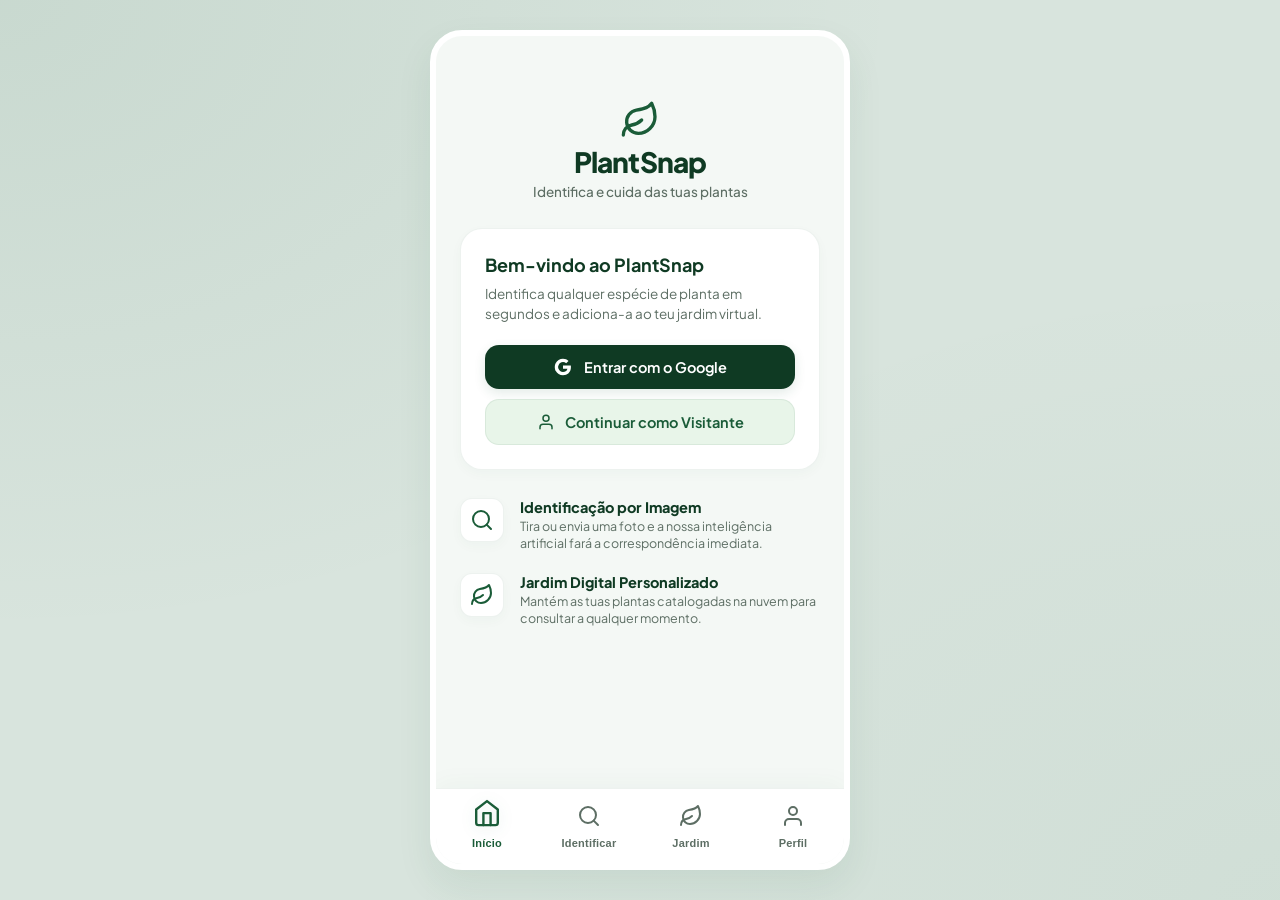
==== backend/static/index.html @ 744f41b4 "fix: resolve javascript syntax errors with string quotes in SVG data URLs (user fix)" ====
﻿<!DOCTYPE html>
<html lang="pt">

<head>
    <meta charset="UTF-8">
    <meta name="viewport" content="width=device-width, initial-scale=1.0">
    <title>PlantSnap - O teu Assistente Botânico</title>
    <!-- Google Fonts -->
    <link rel="preconnect" href="https://fonts.googleapis.com">
    <link rel="preconnect" href="https://fonts.gstatic.com" crossorigin>
    <link href="https://fonts.googleapis.com/css2?family=Plus+Jakarta+Sans:wght@300;400;500;600;700;800&display=swap"
        rel="stylesheet">
    <style>
        /* --- SYSTEM DESIGN & UTILITIES --- */
        :root {
            --primary: #1a5c38;
            --primary-light: #e8f5e9;
            --primary-medium: #a5d6a7;
            --primary-dark: #0f3a23;
            --primary-glow: rgba(26, 92, 56, 0.12);

            --bg-app: #f4f8f5;
            --bg-card: #ffffff;
            --bg-nav: #ffffff;
            --border-color: rgba(26, 92, 56, 0.08);

            --text-main: #141f19;
            --text-muted: #5d6e64;

            --error-bg: #fff5f5;
            --error-text: #c62828;
            --error-border: rgba(198, 40, 40, 0.15);

            --success-bg: #f0fff4;
            --success-text: #1a5c38;
            --success-border: rgba(26, 92, 56, 0.15);

            --shadow-sm: 0 4px 12px rgba(26, 92, 56, 0.03);
            --shadow-md: 0 12px 28px rgba(26, 92, 56, 0.05);
            --shadow-lg: 0 16px 36px rgba(26, 92, 56, 0.08);

            --radius-sm: 14px;
            --radius-md: 22px;
            --radius-lg: 32px;

            --transition: all 0.28s cubic-bezier(0.4, 0, 0.2, 1);
        }

        * {
            margin: 0;
            padding: 0;
            box-sizing: border-box;
        }

        body {
            font-family: 'Plus Jakarta Sans', -apple-system, BlinkMacSystemFont, sans-serif;
            background-color: #d8e4dd;
            background-image: radial-gradient(at 0% 0%, hsla(147, 56%, 23%, 0.08) 0px, transparent 50%),
                radial-gradient(at 100% 100%, hsla(147, 56%, 23%, 0.04) 0px, transparent 50%);
            color: var(--text-main);
            min-height: 100vh;
            display: flex;
            justify-content: center;
            align-items: center;
        }

        /* Mobile Shell Frame */
        .app-container {
            width: 100%;
            max-width: 420px;
            height: 100vh;
            max-height: 840px;
            background-color: var(--bg-app);
            border-radius: var(--radius-lg);
            box-shadow: var(--shadow-lg);
            overflow: hidden;
            display: flex;
            flex-direction: column;
            position: relative;
            border: 6px solid #ffffff;
        }

        @media (max-width: 480px) {
            body {
                background: none;
                padding: 0;
            }

            .app-container {
                max-width: 100%;
                height: 100vh;
                max-height: 100%;
                border-radius: 0;
                border: none;
            }
        }

        /* Scrollable area for Tab contents */
        .tab-content-wrapper {
            flex: 1;
            overflow-y: auto;
            padding: 1.5rem 1.5rem calc(76px + 1.5rem) 1.5rem;
            scroll-behavior: smooth;
        }

        .tab-content-wrapper::-webkit-scrollbar {
            display: none;
            /* Hide scrollbar for PWA visual feel */
        }

        /* Tab panels */
        .tab-pane {
            display: none;
            opacity: 0;
            transform: translateY(12px);
            transition: opacity 0.3s ease, transform 0.3s ease;
        }

        .tab-pane.active {
            display: block;
            opacity: 1;
            transform: translateY(0);
        }

        /* --- CARDS & GENERAL UI --- */
        .card {
            background-color: var(--bg-card);
            border: 1px solid var(--border-color);
            border-radius: var(--radius-md);
            padding: 1.5rem;
            box-shadow: var(--shadow-sm);
            margin-bottom: 1.25rem;
            transition: var(--transition);
        }

        .card:hover {
            box-shadow: var(--shadow-md);
        }

        .card-title {
            font-size: 18px;
            font-weight: 700;
            color: var(--primary-dark);
            margin-bottom: 8px;
        }

        .card-desc {
            font-size: 13.5px;
            color: var(--text-muted);
            line-height: 1.5;
            margin-bottom: 1.25rem;
        }

        /* Buttons */
        .btn {
            font-family: inherit;
            font-size: 14.5px;
            font-weight: 650;
            padding: 13px 22px;
            border-radius: var(--radius-sm);
            border: none;
            cursor: pointer;
            display: inline-flex;
            align-items: center;
            justify-content: center;
            gap: 10px;
            transition: var(--transition);
            width: 100%;
            outline: none;
        }

        .btn-primary {
            background-color: var(--primary);
            color: #ffffff;
            box-shadow: 0 4px 12px var(--primary-glow);
        }

        .btn-primary:hover {
            background-color: var(--primary-hover);
            transform: translateY(-1.5px);
        }

        .btn-primary:active {
            transform: translateY(0);
        }

        .btn-primary:disabled {
            background-color: var(--primary-medium);
            cursor: not-allowed;
            transform: none;
        }

        .btn-secondary {
            background-color: var(--primary-light);
            color: var(--primary);
            border: 1px solid rgba(26, 92, 56, 0.08);
        }

        .btn-secondary:hover {
            background-color: #dfedd9;
            transform: translateY(-1px);
        }

        .btn-google {
            background-color: var(--primary-dark);
            color: #ffffff;
        }

        .btn-google:hover {
            background-color: #082114;
        }

        .btn-outline-danger {
            background-color: transparent;
            color: #d32f2f;
            border: 1.5px solid rgba(211, 47, 47, 0.2);
        }

        .btn-outline-danger:hover {
            background-color: #ffebee;
            border-color: #d32f2f;
        }

        .btn-row {
            display: grid;
            grid-template-columns: 1fr 1fr;
            gap: 10px;
            margin-bottom: 1rem;
        }

        .btn-full {
            width: 100%;
        }

        /* Page Headers */
        .page-header {
            margin-bottom: 1.75rem;
        }

        .page-title {
            font-size: 24px;
            font-weight: 800;
            color: var(--primary-dark);
            letter-spacing: -0.5px;
        }

        .page-subtitle {
            font-size: 13px;
            color: var(--text-muted);
            margin-top: 2px;
        }

        /* --- TABS IMPLEMENTATIONS --- */

        /* 1. HOME TAB */
        .brand-container {
            text-align: center;
            padding: 2.5rem 1rem 1.75rem 1rem;
            display: flex;
            flex-direction: column;
            align-items: center;
        }

        .logo-svg-wrapper {
            width: 76px;
            height: 76px;
            background-color: var(--primary-light);
            border-radius: 50%;
            display: flex;
            align-items: center;
            justify-content: center;
            margin-bottom: 1.25rem;
            box-shadow: 0 8px 20px var(--primary-glow);
        }

        .logo-svg {
            font-size: 38px;
            animation: sway 4s ease-in-out infinite alternate;
            display: inline-block;
        }

        @keyframes sway {
            from {
                transform: rotate(-8deg);
            }

            to {
                transform: rotate(10deg);
            }
        }

        .logo-text {
            font-size: 28px;
            font-weight: 850;
            color: var(--primary-dark);
            letter-spacing: -0.8px;
        }

        .logo-subtext {
            font-size: 13.5px;
            color: var(--text-muted);
            margin-top: 4px;
            font-weight: 500;
        }

        /* User Welcome Cards */
        .user-welcome-card {
            background: linear-gradient(135deg, var(--primary-dark) 0%, var(--primary) 100%);
            color: #ffffff;
            border: none;
        }

        .user-welcome-info {
            display: flex;
            align-items: center;
            gap: 14px;
            margin-bottom: 1.5rem;
        }

        .avatar-sm {
            width: 46px;
            height: 46px;
            border-radius: 50%;
            border: 2px solid rgba(255, 255, 255, 0.4);
            object-fit: cover;
        }

        .welcome-greet {
            font-size: 16px;
            font-weight: 750;
        }

        .welcome-sub {
            font-size: 12.5px;
            color: rgba(255, 255, 255, 0.85);
            margin-top: 2px;
        }

        .welcome-actions {
            display: grid;
            grid-template-columns: 1fr 1fr;
            gap: 10px;
        }

        .welcome-actions .btn {
            padding: 10px 14px;
            font-size: 13px;
        }

        .welcome-actions .btn-primary {
            background-color: #ffffff;
            color: var(--primary-dark);
            box-shadow: none;
        }

        .welcome-actions .btn-primary:hover {
            background-color: #f0f0f0;
        }

        .welcome-actions .btn-secondary {
            background-color: rgba(255, 255, 255, 0.15);
            color: #ffffff;
            border: 1px solid rgba(255, 255, 255, 0.2);
        }

        .welcome-actions .btn-secondary:hover {
            background-color: rgba(255, 255, 255, 0.25);
        }

        /* Guest Welcome */
        .welcome-actions-stack {
            display: flex;
            flex-direction: column;
            gap: 10px;
        }

        .google-icon {
            margin-right: 2px;
        }

        .features-list {
            margin-top: 1.75rem;
            display: flex;
            flex-direction: column;
            gap: 1.25rem;
        }

        .feature-item {
            display: flex;
            align-items: flex-start;
            gap: 16px;
        }

        .feature-icon {
            font-size: 24px;
            background-color: #ffffff;
            width: 44px;
            height: 44px;
            border-radius: 12px;
            display: flex;
            align-items: center;
            justify-content: center;
            box-shadow: var(--shadow-sm);
            border: 1px solid var(--border-color);
            flex-shrink: 0;
        }

        .feature-text h4 {
            font-size: 14.5px;
            font-weight: 750;
            color: var(--primary-dark);
        }

        .feature-text p {
            font-size: 12.5px;
            color: var(--text-muted);
            margin-top: 2px;
            line-height: 1.4;
        }

        /* 2. IDENTIFY TAB */
        .upload-area {
            border: 2.5px dashed var(--primary-medium);
            border-radius: var(--radius-md);
            overflow: hidden;
            background: #fdfdfd;
            margin-bottom: 1.25rem;
            min-height: 220px;
            display: flex;
            align-items: center;
            justify-content: center;
            flex-direction: column;
            cursor: pointer;
            position: relative;
            transition: var(--transition);
        }

        .upload-area:hover {
            border-color: var(--primary);
            background: var(--primary-light);
        }

        .upload-placeholder {
            text-align: center;
            padding: 2.5rem 1rem;
            display: flex;
            flex-direction: column;
            align-items: center;
            gap: 8px;
        }

        .upload-icon-svg {
            font-size: 42px;
            filter: drop-shadow(0 4px 6px rgba(26, 92, 56, 0.15));
            transition: var(--transition);
        }

        .upload-area:hover .upload-icon-svg {
            transform: scale(1.1) translateY(-2px);
        }

        .upload-text {
            font-size: 15px;
            font-weight: 700;
            color: var(--primary-dark);
        }

        .upload-subtext {
            font-size: 12px;
            color: var(--text-muted);
        }

        .image-preview {
            width: 100%;
            height: 220px;
            object-fit: cover;
            display: none;
            border-radius: var(--radius-md);
        }

        input[type="file"] {
            display: none;
        }

        /* Scanning Laser Line Overlay */
        .scanner-laser {
            position: absolute;
            top: 0;
            left: 0;
            width: 100%;
            height: 4px;
            background: linear-gradient(to right, transparent, #2ecf72, #ffffff, #2ecf72, transparent);
            box-shadow: 0 0 8px #2ecf72, 0 0 15px #ffffff;
            display: none;
            z-index: 10;
        }

        .scanning .scanner-laser {
            display: block;
            animation: scanAnimation 2s linear infinite;
        }

        .scanning .image-preview {
            filter: brightness(0.7) contrast(1.1);
        }

        @keyframes scanAnimation {
            0% {
                top: 0%;
            }

            50% {
                top: 100%;
            }

            100% {
                top: 0%;
            }
        }

        /* Loader */
        .loading-state {
            text-align: center;
            padding: 2rem 1rem;
            display: none;
            flex-direction: column;
            align-items: center;
            gap: 12px;
            animation: fadeIn 0.4s ease-in-out;
        }

        .spinner-container {
            position: relative;
            width: 52px;
            height: 52px;
            margin-bottom: 6px;
        }

        .spinner {
            width: 100%;
            height: 100%;
            border: 4px solid var(--primary-light);
            border-top: 4px solid var(--primary);
            border-radius: 50%;
            animation: spin 1s cubic-bezier(0.55, 0.085, 0.68, 0.53) infinite;
        }

        .spinner-glow {
            position: absolute;
            top: 0;
            left: 0;
            width: 100%;
            height: 100%;
            border: 4px solid transparent;
            border-top: 4px solid var(--primary);
            border-radius: 50%;
            filter: blur(8px);
            opacity: 0.5;
            animation: spin 1s cubic-bezier(0.55, 0.085, 0.68, 0.53) infinite;
        }

        @keyframes spin {
            to {
                transform: rotate(360deg);
            }
        }

        .loading-state h3 {
            font-size: 17px;
            font-weight: 750;
            color: var(--primary-dark);
        }

        .loading-state p {
            font-size: 13px;
            color: var(--text-muted);
            max-width: 280px;
        }

        /* Results Card */
        .result-card {
            display: none;
            padding: 0;
            overflow: hidden;
            border-radius: var(--radius-md);
            animation: slideUp 0.4s cubic-bezier(0.16, 1, 0.3, 1);
        }

        @keyframes slideUp {
            from {
                opacity: 0;
                transform: translateY(20px);
            }

            to {
                opacity: 1;
                transform: translateY(0);
            }
        }

        .result-hero {
            height: 200px;
            position: relative;
            background-color: var(--primary-light);
            overflow: hidden;
            display: flex;
            align-items: center;
            justify-content: center;
        }

        .result-hero img {
            width: 100%;
            height: 100%;
            object-fit: cover;
        }

        .result-hero::after {
            content: '';
            position: absolute;
            bottom: 0;
            left: 0;
            width: 100%;
            height: 50px;
            background: linear-gradient(to top, var(--bg-card), transparent);
        }

        .result-content {
            padding: 1.25rem 1.5rem 1.5rem 1.5rem;
        }

        .result-header {
            display: flex;
            justify-content: space-between;
            align-items: center;
            gap: 12px;
            margin-bottom: 1.25rem;
        }

        .plant-name {
            font-size: 21px;
            font-weight: 800;
            color: var(--primary-dark);
            line-height: 1.2;
        }

        .confidence-badge {
            background-color: var(--primary-light);
            border: 1px solid rgba(26, 92, 56, 0.12);
            padding: 5px 12px;
            border-radius: 40px;
            text-align: center;
            display: flex;
            flex-direction: column;
            min-width: 76px;
        }

        .badge-text {
            font-size: 15px;
            font-weight: 800;
            color: var(--primary);
        }

        .badge-label {
            font-size: 9px;
            font-weight: 600;
            text-transform: uppercase;
            letter-spacing: 0.4px;
            color: var(--text-muted);
            margin-top: 1px;
        }

        .plant-description-wrapper {
            margin-bottom: 1.5rem;
        }

        .section-title {
            font-size: 13px;
            font-weight: 800;
            text-transform: uppercase;
            letter-spacing: 0.8px;
            color: var(--text-muted);
            margin-bottom: 6px;
        }

        .plant-description {
            font-size: 13.5px;
            line-height: 1.6;
            color: var(--text-main);
        }

        /* Anonymous CTA inside result */
        .anonymous-cta-card {
            background-color: var(--primary-light);
            border: 1px dashed var(--primary-medium);
            border-radius: var(--radius-sm);
            padding: 1.25rem;
            text-align: center;
            margin-top: 1rem;
        }

        .cta-text {
            font-size: 12.5px;
            font-weight: 600;
            color: var(--primary-dark);
            line-height: 1.4;
            margin-bottom: 12px;
        }

        /* Errors and Success */
        .error {
            background: var(--error-bg);
            border: 1px solid var(--error-border);
            border-radius: var(--radius-sm);
            padding: 12px 16px;
            color: var(--error-text);
            font-size: 13.5px;
            font-weight: 500;
            display: none;
            margin-bottom: 1.25rem;
            line-height: 1.4;
        }

        .success {
            background: var(--success-bg);
            border: 1px solid var(--success-border);
            border-radius: var(--radius-sm);
            padding: 12px 16px;
            color: var(--success-text);
            font-size: 13.5px;
            font-weight: 600;
            display: none;
            margin-bottom: 1.25rem;
            text-align: center;
            line-height: 1.4;
        }

        /* 3. GARDEN TAB */
        .garden-grid {
            display: grid;
            grid-template-columns: repeat(2, 1fr);
            gap: 12px;
        }

        .plant-card {
            background-color: var(--bg-card);
            border: 1px solid var(--border-color);
            border-radius: var(--radius-sm);
            overflow: hidden;
            box-shadow: var(--shadow-sm);
            transition: var(--transition);
        }

        .plant-card:hover {
            transform: translateY(-3px);
            box-shadow: var(--shadow-md);
        }

        .plant-card-img {
            width: 100%;
            height: 110px;
            object-fit: cover;
            background-color: var(--primary-light);
        }

        .plant-card-info {
            padding: 10px 12px 12px 12px;
        }

        .plant-card-title {
            font-size: 13.5px;
            font-weight: 750;
            color: var(--primary-dark);
            white-space: nowrap;
            overflow: hidden;
            text-overflow: ellipsis;
        }

        .plant-card-badge {
            display: inline-block;
            font-size: 10.5px;
            font-weight: 600;
            color: var(--text-muted);
            margin-top: 3px;
        }

        /* Locked / Empty states styling */
        .locked-card,
        .empty-card {
            text-align: center;
            padding: 3rem 1.5rem;
            display: flex;
            flex-direction: column;
            align-items: center;
            gap: 10px;
        }

        .lock-icon,
        .empty-icon {
            font-size: 48px;
            margin-bottom: 6px;
            filter: drop-shadow(0 4px 8px rgba(0, 0, 0, 0.05));
        }

        .locked-card h3,
        .empty-card h3 {
            font-size: 18px;
            font-weight: 800;
            color: var(--primary-dark);
        }

        .locked-card p,
        .empty-card p {
            font-size: 13px;
            color: var(--text-muted);
            line-height: 1.5;
            margin-bottom: 1.25rem;
            max-width: 280px;
        }

        .locked-card .btn,
        .empty-card .btn {
            max-width: 220px;
        }

        /* 4. PROFILE TAB */
        .profile-card {
            text-align: center;
            padding: 2rem 1.5rem;
            display: flex;
            flex-direction: column;
            align-items: center;
        }

        .avatar-large-wrapper {
            margin-bottom: 1.25rem;
            position: relative;
        }

        .avatar-large {
            width: 90px;
            height: 90px;
            border-radius: 50%;
            border: 4px solid var(--primary-light);
            object-fit: cover;
            box-shadow: 0 6px 16px var(--primary-glow);
        }

        .profile-name {
            font-size: 20px;
            font-weight: 800;
            color: var(--primary-dark);
        }

        .profile-email {
            font-size: 13px;
            color: var(--text-muted);
            margin-top: 3px;
        }

        .profile-stats {
            display: flex;
            justify-content: center;
            width: 100%;
            border-top: 1px solid var(--border-color);
            border-bottom: 1px solid var(--border-color);
            padding: 1.25rem 0;
            margin: 1.75rem 0;
        }

        .stat-item {
            display: flex;
            flex-direction: column;
            align-items: center;
        }

        .stat-num {
            font-size: 24px;
            font-weight: 850;
            color: var(--primary);
        }

        .stat-label {
            font-size: 11px;
            font-weight: 700;
            text-transform: uppercase;
            letter-spacing: 0.5px;
            color: var(--text-muted);
            margin-top: 4px;
        }

        .profile-guest-avatar {
            font-size: 54px;
            width: 90px;
            height: 90px;
            border-radius: 50%;
            background-color: var(--primary-light);
            display: flex;
            align-items: center;
            justify-content: center;
            color: var(--primary);
            margin-bottom: 1.25rem;
            box-shadow: 0 6px 16px var(--primary-glow);
        }

        /* --- BOTTOM NAV BAR --- */
        .bottom-nav {
            position: absolute;
            bottom: 0;
            left: 0;
            right: 0;
            height: 76px;
            background-color: var(--bg-nav);
            border-top: 1px solid var(--border-color);
            display: flex;
            justify-content: space-around;
            align-items: center;
            z-index: 100;
            box-shadow: 0 -4px 24px rgba(26, 92, 56, 0.04);
            padding-bottom: env(safe-area-inset-bottom);
        }

        .nav-item {
            flex: 1;
            height: 100%;
            display: flex;
            flex-direction: column;
            align-items: center;
            justify-content: center;
            color: var(--text-muted);
            text-decoration: none;
            cursor: pointer;
            transition: var(--transition);
            border: none;
            background: transparent;
            gap: 4px;
            outline: none;
        }

        .nav-item:hover {
            color: var(--primary);
        }

        .nav-item.active {
            color: var(--primary);
        }

        .nav-icon {
            font-size: 21px;
            transition: var(--transition);
        }

        .nav-item.active .nav-icon {
            transform: scale(1.2) translateY(-2px);
            filter: drop-shadow(0 2px 6px var(--primary-glow));
        }

        .nav-label {
            font-size: 11px;
            font-weight: 700;
            letter-spacing: 0.2px;
        }
    </style>
</head>

<body>
    <div class="app-container">
        <!-- Tab Content Wrapper -->
        <div class="tab-content-wrapper">

            <!-- 1. HOME TAB PANEL -->
            <div id="tab-home" class="tab-pane active">
                <div class="brand-container">
                    <div class="logo-emoji-wrapper">
                        <svg class="logo-svg" width="40" height="40" viewBox="0 0 24 24" fill="none"
                            stroke="var(--primary)" stroke-width="2" stroke-linecap="round" stroke-linejoin="round">
                            <path d="M11 20A7 7 0 0 1 9.8 6.1C15.5 5 17 4.48 19 2c1 2 2 4.18 2 8 0 5.5-4.78 10-10 10Z">
                            </path>
                            <path d="M2 21c0-3 1.85-5.36 5.08-6C9.5 14.52 12 13 13 12"></path>
                        </svg>
                    </div>
                    <h1 class="logo-text">PlantSnap</h1>
                    <p class="logo-subtext">Identifica e cuida das tuas plantas</p>
                </div>

                <!-- Logged In Welcome -->
                <div id="homeUserCard" class="card user-welcome-card" style="display: none;">
                    <div class="user-welcome-info">
                        <img id="homeUserAvatar" class="avatar-sm" src="" alt="avatar" />
                        <div>
                            <p class="welcome-greet">Olá, <span id="homeUserName">Utilizador</span>!</p>
                            <p class="welcome-sub">Pronto para guardar novas plantas no teu jardim?</p>
                        </div>
                    </div>
                    <div class="welcome-actions">
                        <button class="btn btn-primary" onclick="switchTab('tab-identify')">
                            <svg width="18" height="18" viewBox="0 0 24 24" fill="none" stroke="currentColor"
                                stroke-width="2" stroke-linecap="round" stroke-linejoin="round">
                                <circle cx="11" cy="11" r="8"></circle>
                                <line x1="21" y1="21" x2="16.65" y2="16.65"></line>
                            </svg> Identificar</button>
                        <button class="btn btn-secondary" onclick="switchTab('tab-garden')">
                            <svg width="18" height="18" viewBox="0 0 24 24" fill="none" stroke="currentColor"
                                stroke-width="2" stroke-linecap="round" stroke-linejoin="round">
                                <path
                                    d="M11 20A7 7 0 0 1 9.8 6.1C15.5 5 17 4.48 19 2c1 2 2 4.18 2 8 0 5.5-4.78 10-10 10Z">
                                </path>
                                <path d="M2 21c0-3 1.85-5.36 5.08-6C9.5 14.52 12 13 13 12"></path>
                            </svg> Meu Jardim</button>
                    </div>
                </div>

                <!-- Guest Welcome -->
                <div id="homeGuestCard" class="card guest-welcome-card">
                    <h3 class="card-title">Bem-vindo ao PlantSnap</h3>
                    <p class="card-desc">Identifica qualquer espécie de planta em segundos e adiciona-a ao teu jardim
                        virtual.</p>

                    <div class="welcome-actions-stack">
                        <button class="btn btn-primary btn-google" onclick="login()">
                            <svg class="google-icon" viewBox="0 0 24 24" width="18" height="18">
                                <path fill="#ffffff"
                                    d="M22.56 12.25c0-.78-.07-1.53-.2-2.25H12v4.26h5.92c-.26 1.37-1.04 2.53-2.21 3.31v2.77h3.57c2.08-1.92 3.28-4.74 3.28-8.09z" />
                                <path fill="#ffffff"
                                    d="M12 23c2.97 0 5.46-.98 7.28-2.66l-3.57-2.77c-.98.66-2.23 1.06-3.71 1.06-2.86 0-5.29-1.93-6.16-4.53H2.18v2.84C3.99 20.53 7.7 23 12 23z" />
                                <path fill="#ffffff"
                                    d="M5.84 14.09c-.22-.66-.35-1.36-.35-2.09s.13-1.43.35-2.09V7.06H2.18C1.43 8.55 1 10.22 1 12s.43 3.45 1.18 4.94l2.85-2.22.81-.63z" />
                                <path fill="#ffffff"
                                    d="M12 5.38c1.62 0 3.06.56 4.21 1.64l3.15-3.15C17.45 2.09 14.97 1 12 1 7.7 1 3.99 3.47 2.18 7.06l3.66 2.84c.87-2.6 3.3-4.52 6.16-4.52z" />
                            </svg>
                            Entrar com o Google
                        </button>
                        <button class="btn btn-secondary" onclick="switchTab('tab-identify')">
                            <svg width="18" height="18" viewBox="0 0 24 24" fill="none" stroke="currentColor"
                                stroke-width="2" stroke-linecap="round" stroke-linejoin="round">
                                <path d="M20 21v-2a4 4 0 0 0-4-4H8a4 4 0 0 0-4 4v2"></path>
                                <circle cx="12" cy="7" r="4"></circle>
                            </svg> Continuar como Visitante
                        </button>
                    </div>
                </div>

                <div class="features-list">
                    <div class="feature-item">
                        <div class="feature-icon"><svg width="24" height="24" viewBox="0 0 24 24" fill="none"
                                stroke="var(--primary)" stroke-width="2" stroke-linecap="round" stroke-linejoin="round">
                                <circle cx="11" cy="11" r="8"></circle>
                                <line x1="21" y1="21" x2="16.65" y2="16.65"></line>
                            </svg></div>
                        <div class="feature-text">
                            <h4>Identificação por Imagem</h4>
                            <p>Tira ou envia uma foto e a nossa inteligência artificial fará a correspondência imediata.
                            </p>
                        </div>
                    </div>
                    <div class="feature-item">
                        <div class="feature-icon"><svg width="24" height="24" viewBox="0 0 24 24" fill="none"
                                stroke="var(--primary)" stroke-width="2" stroke-linecap="round" stroke-linejoin="round">
                                <path
                                    d="M11 20A7 7 0 0 1 9.8 6.1C15.5 5 17 4.48 19 2c1 2 2 4.18 2 8 0 5.5-4.78 10-10 10Z">
                                </path>
                                <path d="M2 21c0-3 1.85-5.36 5.08-6C9.5 14.52 12 13 13 12"></path>
                            </svg></div>
                        <div class="feature-text">
                            <h4>Jardim Digital Personalizado</h4>
                            <p>Mantém as tuas plantas catalogadas na nuvem para consultar a qualquer momento.</p>
                        </div>
                    </div>
                </div>
            </div>

            <!-- 2. IDENTIFY TAB PANEL -->
            <div id="tab-identify" class="tab-pane">
                <div class="page-header">
                    <h2 class="page-title">Identificar Planta</h2>
                    <p class="page-subtitle">Tira uma foto ou carrega da galeria</p>
                </div>

                <div class="card upload-card">
                    <div class="upload-area" id="uploadArea" onclick="document.getElementById('fileInput').click()">
                        <div class="upload-placeholder" id="placeholder">
                            <svg class="upload-icon-svg" width="48" height="48" viewBox="0 0 24 24" fill="none"
                                stroke="var(--primary)" stroke-width="1.5" stroke-linecap="round"
                                stroke-linejoin="round">
                                <path
                                    d="M23 19a2 2 0 0 1-2 2H3a2 2 0 0 1-2-2V8a2 2 0 0 1 2-2h4l2-3h6l2 3h4a2 2 0 0 1 2 2z">
                                </path>
                                <circle cx="12" cy="13" r="4"></circle>
                            </svg>
                            <p class="upload-text">Escolher foto da planta</p>
                            <p class="upload-subtext">Clica aqui ou arrasta o ficheiro</p>
                        </div>
                        <img id="preview" class="image-preview" alt="Antevisão da imagem" />
                        <div class="scanner-laser" id="scannerLaser"></div>
                    </div>

                    <div class="btn-row">
                        <button class="btn btn-secondary" onclick="document.getElementById('cameraInput').click()">
                            <svg width="18" height="18" viewBox="0 0 24 24" fill="none" stroke="currentColor"
                                stroke-width="2" stroke-linecap="round" stroke-linejoin="round">
                                <path
                                    d="M23 19a2 2 0 0 1-2 2H3a2 2 0 0 1-2-2V8a2 2 0 0 1 2-2h4l2-3h6l2 3h4a2 2 0 0 1 2 2z">
                                </path>
                                <circle cx="12" cy="13" r="4"></circle>
                            </svg> Câmara
                        </button>
                        <button class="btn btn-secondary" onclick="document.getElementById('fileInput').click()">
                            <svg width="18" height="18" viewBox="0 0 24 24" fill="none" stroke="currentColor"
                                stroke-width="2" stroke-linecap="round" stroke-linejoin="round">
                                <rect x="3" y="3" width="18" height="18" rx="2" ry="2"></rect>
                                <circle cx="8.5" cy="8.5" r="1.5"></circle>
                                <polyline points="21 15 16 10 5 21"></polyline>
                            </svg> Galeria
                        </button>
                    </div>

                    <input type="file" id="fileInput" accept="image/*" onchange="handleFile(event)" />
                    <input type="file" id="cameraInput" accept="image/*" capture="environment"
                        onchange="handleFile(event)" />

                    <button class="btn btn-primary btn-full" id="btnIdentify" onclick="identify()" disabled>
                        <svg width="18" height="18" viewBox="0 0 24 24" fill="none" stroke="currentColor"
                            stroke-width="2" stroke-linecap="round" stroke-linejoin="round">
                            <path d="M11 20A7 7 0 0 1 9.8 6.1C15.5 5 17 4.48 19 2c1 2 2 4.18 2 8 0 5.5-4.78 10-10 10Z">
                            </path>
                            <path d="M2 21c0-3 1.85-5.36 5.08-6C9.5 14.52 12 13 13 12"></path>
                        </svg> Identificar Planta
                    </button>
                </div>

                <div class="error" id="error"></div>
                <div class="success" id="success"></div>

                <div class="loading-state" id="loading">
                    <div class="spinner-container">
                        <div class="spinner"></div>
                        <div class="spinner-glow"></div>
                    </div>
                    <h3>A analisar a planta...</h3>
                    <p>A procurar na nossa base de dados botânica.</p>
                </div>

                <!-- Result Card -->
                <div class="card result-card" id="resultCard">
                    <div class="result-hero" id="resultImage">
                        <!-- Preview Image inserted by JS -->
                    </div>
                    <div class="result-content">
                        <div class="result-header">
                            <div>
                                <h3 class="plant-name" id="plantName">—</h3>
                            </div>
                            <div class="confidence-badge">
                                <span class="badge-text" id="probability">—</span>
                                <span class="badge-label">Confiança</span>
                            </div>
                        </div>

                        <div class="plant-description-wrapper">
                            <h4 class="section-title">Descrição</h4>
                            <p class="plant-description" id="plantDescription">—</p>
                        </div>

                        <!-- Authenticated actions -->
                        <div id="authenticatedContent" style="display:none;">
                            <button class="btn btn-primary btn-full btn-save" onclick="savePlant()">
                                <svg width="18" height="18" viewBox="0 0 24 24" fill="none" stroke="currentColor"
                                    stroke-width="2" stroke-linecap="round" stroke-linejoin="round">
                                    <path d="M19 21H5a2 2 0 0 1-2-2V5a2 2 0 0 1 2-2h11l5 5v11a2 2 0 0 1-2 2z"></path>
                                    <polyline points="17 21 17 13 7 13 7 21"></polyline>
                                    <polyline points="7 3 7 8 15 8"></polyline>
                                </svg> Guardar no meu Jardim
                            </button>
                        </div>

                        <!-- Anonymous CTA -->
                        <div class="anonymous-cta-card" id="anonymousContent">
                            <p class="cta-text"><svg width="16" height="16" viewBox="0 0 24 24" fill="none"
                                    stroke="currentColor" stroke-width="2" stroke-linecap="round"
                                    stroke-linejoin="round" style="margin-right: 4px; vertical-align: middle;">
                                    <rect x="3" y="11" width="18" height="11" rx="2" ry="2"></rect>
                                    <path d="M7 11V7a5 5 0 0 1 10 0v4"></path>
                                </svg> Entra com a tua conta Google para veres mais detalhes e guardares esta planta no
                                teu jardim virtual!</p>
                            <button class="btn btn-primary btn-google" onclick="login()">
                                Entrar com Google
                            </button>
                        </div>
                    </div>
                </div>
            </div>

            <!-- 3. GARDEN TAB PANEL -->
            <div id="tab-garden" class="tab-pane">
                <div class="page-header">
                    <h2 class="page-title">O Meu Jardim</h2>
                    <p class="page-subtitle">As tuas espécies guardadas</p>
                </div>

                <!-- Auth Required Locked Card -->
                <div id="anonymousGarden" class="card locked-card">
                    <div class="lock-icon"><svg width="48" height="48" viewBox="0 0 24 24" fill="none"
                            stroke="var(--text-muted)" stroke-width="1.5" stroke-linecap="round"
                            stroke-linejoin="round">
                            <rect x="3" y="11" width="18" height="11" rx="2" ry="2"></rect>
                            <path d="M7 11V7a5 5 0 0 1 10 0v4"></path>
                        </svg></div>
                    <h3>Jardim Bloqueado</h3>
                    <p>Inicia sessão com a tua conta Google para criares e gerires o teu jardim de plantas salvas.</p>
                    <button class="btn btn-primary btn-google" onclick="login()">
                        Entrar com Google
                    </button>
                </div>

                <!-- Authenticated Garden List -->
                <div id="authenticatedGarden" style="display: none;">
                    <div class="garden-grid" id="gardenList"></div>
                </div>

                <!-- Empty Garden state -->
                <div id="emptyGarden" class="card empty-card" style="display: none;">
                    <div class="empty-icon"><svg width="48" height="48" viewBox="0 0 24 24" fill="none"
                            stroke="var(--text-muted)" stroke-width="1.5" stroke-linecap="round"
                            stroke-linejoin="round">
                            <path d="M12 2v20"></path>
                            <path d="M17 5H9.5a3.5 3.5 0 0 0 0 7h5a3.5 3.5 0 0 1 0 7H6"></path>
                        </svg></div>
                    <h3>Sem Plantas Guardadas</h3>
                    <p>Ainda não guardaste nenhuma planta. Identifica uma planta e guarda-a no teu jardim!</p>
                    <button class="btn btn-primary" onclick="switchTab('tab-identify')">
                        🔍 Identificar Planta
                    </button>
                </div>
            </div>

            <!-- 4. PROFILE TAB PANEL -->
            <div id="tab-profile" class="tab-pane">
                <div class="page-header">
                    <h2 class="page-title">Perfil</h2>
                    <p class="page-subtitle">A tua conta e preferências</p>
                </div>

                <!-- Profile Logged In -->
                <div id="authenticatedProfile" style="display: none;" class="card profile-card">
                    <div class="avatar-large-wrapper">
                        <img id="profileAvatar" class="avatar-large" src="" alt="avatar" />
                    </div>
                    <h3 id="profileName" class="profile-name">Carregar nome...</h3>
                    <p id="profileEmail" class="profile-email">carregar email...</p>

                    <div class="profile-stats">
                        <div class="stat-item">
                            <span class="stat-num" id="profilePlantCount">0</span>
                            <span class="stat-label">Plantas salvas</span>
                        </div>
                    </div>

                    <button class="btn btn-outline-danger btn-full" onclick="logout()">
                        <svg width="18" height="18" viewBox="0 0 24 24" fill="none" stroke="currentColor"
                            stroke-width="2" stroke-linecap="round" stroke-linejoin="round">
                            <path d="M9 21H5a2 2 0 0 1-2-2V5a2 2 0 0 1 2-2h4"></path>
                            <polyline points="16 17 21 12 16 7"></polyline>
                            <line x1="21" y1="12" x2="9" y2="12"></line>
                        </svg> Terminar Sessão
                    </button>
                </div>

                <!-- Profile Guest -->
                <div id="anonymousProfile" class="card locked-card">
                    <div class="profile-guest-avatar"><svg width="42" height="42" viewBox="0 0 24 24" fill="none"
                            stroke="currentColor" stroke-width="1.5" stroke-linecap="round" stroke-linejoin="round">
                            <path d="M20 21v-2a4 4 0 0 0-4-4H8a4 4 0 0 0-4 4v2"></path>
                            <circle cx="12" cy="7" r="4"></circle>
                        </svg></div>
                    <h3>Visitante</h3>
                    <p>Não tens sessão iniciada no momento.</p>
                    <button class="btn btn-primary btn-google" onclick="login()">
                        Entrar com Google
                    </button>
                </div>
            </div>

        </div>

        <!-- Bottom Navigation Bar -->
        <div class="bottom-nav">
            <button class="nav-item active" data-tab="tab-home" onclick="switchTab('tab-home')">
                <span class="nav-icon"><svg width="24" height="24" viewBox="0 0 24 24" fill="none" stroke="currentColor"
                        stroke-width="2" stroke-linecap="round" stroke-linejoin="round">
                        <path d="M3 9l9-7 9 7v11a2 2 0 0 1-2 2H5a2 2 0 0 1-2-2z"></path>
                        <polyline points="9 22 9 12 15 12 15 22"></polyline>
                    </svg></span>
                <span class="nav-label">Início</span>
            </button>
            <button class="nav-item" data-tab="tab-identify" onclick="switchTab('tab-identify')">
                <span class="nav-icon"><svg width="24" height="24" viewBox="0 0 24 24" fill="none" stroke="currentColor"
                        stroke-width="2" stroke-linecap="round" stroke-linejoin="round">
                        <circle cx="11" cy="11" r="8"></circle>
                        <line x1="21" y1="21" x2="16.65" y2="16.65"></line>
                    </svg></span>
                <span class="nav-label">Identificar</span>
            </button>
            <button class="nav-item" data-tab="tab-garden" onclick="switchTab('tab-garden')">
                <span class="nav-icon"><svg width="24" height="24" viewBox="0 0 24 24" fill="none" stroke="currentColor"
                        stroke-width="2" stroke-linecap="round" stroke-linejoin="round">
                        <path d="M11 20A7 7 0 0 1 9.8 6.1C15.5 5 17 4.48 19 2c1 2 2 4.18 2 8 0 5.5-4.78 10-10 10Z">
                        </path>
                        <path d="M2 21c0-3 1.85-5.36 5.08-6C9.5 14.52 12 13 13 12"></path>
                    </svg></span>
                <span class="nav-label">Jardim</span>
            </button>
            <button class="nav-item" data-tab="tab-profile" onclick="switchTab('tab-profile')">
                <span class="nav-icon"><svg width="24" height="24" viewBox="0 0 24 24" fill="none" stroke="currentColor"
                        stroke-width="2" stroke-linecap="round" stroke-linejoin="round">
                        <path d="M20 21v-2a4 4 0 0 0-4-4H8a4 4 0 0 0-4 4v2"></path>
                        <circle cx="12" cy="7" r="4"></circle>
                    </svg></span>
                <span class="nav-label">Perfil</span>
            </button>
        </div>
    </div>

    <!-- JAVASCRIPT LOGIC -->
    <script>
        const API_URL = 'https://plantsnap-app.azurewebsites.net';
        let selectedFile = null;
        let currentUser = null;
        let lastIdentification = null;
        let savedPlantsList = [];

        // Tab Switching Mechanism
        function switchTab(tabId) {
            const panes = document.querySelectorAll('.tab-pane');
            panes.forEach(pane => {
                pane.classList.remove('active');
                pane.style.display = 'none';
            });

            const activePane = document.getElementById(tabId);
            if (activePane) {
                activePane.style.display = 'block';
                // Trigger reflow for animation
                void activePane.offsetWidth;
                activePane.classList.add('active');
            }

            const navItems = document.querySelectorAll('.nav-item');
            navItems.forEach(item => {
                item.classList.remove('active');
            });

            const activeNavItem = document.querySelector(`.nav-item[data-tab="${tabId}"]`);
            if (activeNavItem) {
                activeNavItem.classList.add('active');
            }

            // Scroll tab content wrapper to top
            document.querySelector('.tab-content-wrapper').scrollTop = 0;
        }

        // Authenticated check
        async function checkAuth() {
            try {
                const res = await fetch(`${API_URL}/.auth/me`);
                if (res.ok) {
                    const data = await res.json();
                    if (data && data.length > 0) {
                        const claims = data[0].user_claims;
                        const name = claims.find(c => c.typ === 'name')?.val || 'Utilizador';
                        const email = claims.find(c => c.typ === 'http://schemas.xmlsoap.org/ws/2005/05/identity/claims/emailaddress')?.val || '';
                        const picture = claims.find(c => c.typ === 'picture')?.val || '';
                        currentUser = { name, email, picture };
                        updateUI();
                        loadGarden();
                    } else {
                        currentUser = null;
                        updateUI();
                    }
                } else {
                    currentUser = null;
                    updateUI();
                }
            } catch (e) {
                currentUser = null;
                updateUI();
            }
        }

        // Update UI panels based on auth state
        function updateUI() {
            const isAuth = currentUser !== null;

            // Home Tab
            const homeUserCard = document.getElementById('homeUserCard');
            const homeGuestCard = document.getElementById('homeGuestCard');
            if (isAuth) {
                homeUserCard.style.display = 'block';
                homeGuestCard.style.display = 'none';
                document.getElementById('homeUserName').textContent = currentUser.name;
                document.getElementById('homeUserAvatar').src = currentUser.picture || "data:image/svg+xml;utf8,<svg xmlns='http://www.w3.org/2000/svg' width='100' height='100' viewBox='0 0 100 100'><circle cx='50' cy='50' r='50' fill='%231a5c38'/><path d='M50 55a15 15 0 1 0 0-30 15 15 0 0 0 0 30zm0 5c-13.3 0-40 6.7-40 20v10h80v-10c0-13.3-26.7-20-40-20z' fill='white'/></svg>";
            } else {
                homeUserCard.style.display = 'none';
                homeGuestCard.style.display = 'block';
            }

            // Identify Tab Result Auth state
            const authenticatedContent = document.getElementById('authenticatedContent');
            const anonymousContent = document.getElementById('anonymousContent');
            if (isAuth) {
                authenticatedContent.style.display = 'block';
                anonymousContent.style.display = 'none';
            } else {
                authenticatedContent.style.display = 'none';
                anonymousContent.style.display = 'block';
            }

            // Garden Tab Auth panels
            const authenticatedGarden = document.getElementById('authenticatedGarden');
            const anonymousGarden = document.getElementById('anonymousGarden');
            if (isAuth) {
                authenticatedGarden.style.display = 'block';
                anonymousGarden.style.display = 'none';
            } else {
                authenticatedGarden.style.display = 'none';
                anonymousGarden.style.display = 'block';
                document.getElementById('emptyGarden').style.display = 'none';
            }

            // Profile Tab
            const authenticatedProfile = document.getElementById('authenticatedProfile');
            const anonymousProfile = document.getElementById('anonymousProfile');
            if (isAuth) {
                authenticatedProfile.style.display = 'block';
                anonymousProfile.style.display = 'none';
                document.getElementById('profileName').textContent = currentUser.name;
                document.getElementById('profileEmail').textContent = currentUser.email;
                document.getElementById('profileAvatar').src = currentUser.picture || "data:image/svg+xml;utf8,<svg xmlns='http://www.w3.org/2000/svg' width='100' height='100' viewBox='0 0 100 100'><circle cx='50' cy='50' r='50' fill='%231a5c38'/><path d='M50 55a15 15 0 1 0 0-30 15 15 0 0 0 0 30zm0 5c-13.3 0-40 6.7-40 20v10h80v-10c0-13.3-26.7-20-40-20z' fill='white'/></svg>";
            } else {
                authenticatedProfile.style.display = 'none';
                anonymousProfile.style.display = 'block';
            }
        }

        // Login & Logout redirects
        function login() {
            window.location.href = `${API_URL}/.auth/login/google?post_login_redirect_uri=${API_URL}/app`;
        }

        function logout() {
            window.location.href = `${API_URL}/.auth/logout?post_logout_redirect_uri=/app`;
        }

        // File loading handler
        function handleFile(event) {
            const file = event.target.files[0];
            if (!file) return;
            selectedFile = file;
            const reader = new FileReader();
            reader.onload = (e) => {
                const preview = document.getElementById('preview');
                preview.src = e.target.result;
                preview.style.display = 'block';
                document.getElementById('placeholder').style.display = 'none';
            };
            reader.readAsDataURL(file);
            document.getElementById('btnIdentify').disabled = false;
            document.getElementById('resultCard').style.display = 'none';
            document.getElementById('error').style.display = 'none';
            document.getElementById('success').style.display = 'none';
        }

        // Identify action call
        async function identify() {
            if (!selectedFile) return;

            // UI Visual Loading state
            const uploadArea = document.getElementById('uploadArea');
            uploadArea.classList.add('scanning');

            document.getElementById('loading').style.display = 'flex';
            document.getElementById('resultCard').style.display = 'none';
            document.getElementById('error').style.display = 'none';
            document.getElementById('success').style.display = 'none';
            document.getElementById('btnIdentify').disabled = true;

            const formData = new FormData();
            formData.append('file', selectedFile);

            try {
                const response = await fetch(`${API_URL}/identify`, { method: 'POST', body: formData });
                const data = await response.json();
                if (!response.ok) throw new Error(data.detail || 'Erro ao identificar planta.');

                lastIdentification = data;

                // Set name & probability
                document.getElementById('plantName').textContent = data.plantName;
                document.getElementById('probability').textContent = `${data.probability}%`;

                // Set description
                document.getElementById('plantDescription').textContent = data.description || 'Não foi encontrada nenhuma descrição detalhada para esta planta.';

                // Show target preview image inside resultHero
                const resultImage = document.getElementById('resultImage');
                resultImage.innerHTML = '';
                const img = new Image();
                img.style.cssText = 'width:100%;height:200px;object-fit:cover;';
                img.src = document.getElementById('preview').src;
                resultImage.appendChild(img);

                document.getElementById('resultCard').style.display = 'block';
                document.getElementById('resultCard').scrollIntoView({ behavior: 'smooth', block: 'nearest' });

                // Keep auth action elements correctly mapped
                if (currentUser) {
                    document.getElementById('authenticatedContent').style.display = 'block';
                    document.getElementById('anonymousContent').style.display = 'none';
                } else {
                    document.getElementById('authenticatedContent').style.display = 'none';
                    document.getElementById('anonymousContent').style.display = 'block';
                }
            } catch (err) {
                const errorDiv = document.getElementById('error');
                errorDiv.textContent = err.message;
                errorDiv.style.display = 'block';
                errorDiv.scrollIntoView({ behavior: 'smooth', block: 'nearest' });
            } finally {
                uploadArea.classList.remove('scanning');
                document.getElementById('loading').style.display = 'none';
                document.getElementById('btnIdentify').disabled = false;
            }
        }

        // Save identified plant
        async function savePlant() {
            if (!selectedFile || !lastIdentification) return;
            const formData = new FormData();
            formData.append('file', selectedFile);
            formData.append('plantName', lastIdentification.plantName);
            formData.append('probability', lastIdentification.probability);

            try {
                const res = await fetch(`${API_URL}/save`, { method: 'POST', body: formData });
                const data = await res.json();
                if (!res.ok) throw new Error(data.detail || 'Erro ao salvar a planta.');

                const s = document.getElementById('success');
                s.textContent = '🌱 Planta guardada no teu jardim virtual!';
                s.style.display = 'block';
                s.scrollIntoView({ behavior: 'smooth', block: 'nearest' });
                setTimeout(() => s.style.display = 'none', 4000);

                loadGarden();
            } catch (err) {
                const e = document.getElementById('error');
                e.textContent = err.message;
                e.style.display = 'block';
                e.scrollIntoView({ behavior: 'smooth', block: 'nearest' });
            }
        }

        // Load Garden List
        async function loadGarden() {
            if (!currentUser) return;
            try {
                const res = await fetch(`${API_URL}/garden`);
                const data = await res.json();

                savedPlantsList = data.plants || [];

                // Update profile stats counter
                document.getElementById('profilePlantCount').textContent = savedPlantsList.length;

                const list = document.getElementById('gardenList');
                const emptyGarden = document.getElementById('emptyGarden');

                if (savedPlantsList.length === 0) {
                    list.innerHTML = '';
                    emptyGarden.style.display = 'block';
                    return;
                }

                emptyGarden.style.display = 'none';

                list.innerHTML = savedPlantsList.map(p => `
                    <div class="plant-card">
                        <img class="plant-card-img" src="${p.imageUrl}" alt="${p.plantName}" onerror="this.src='data:image/svg+xml;utf8,<svg xmlns='http://www.w3.org/2000/svg' width='100' height='100' viewBox='0 0 100 100'><rect width='100%' height='100%' fill='%23e8f5e9'/><path d='M48.8 84.8A24.5 24.5 0 0 1 44.6 36.1C64.6 32.3 69.8 30.5 76.8 22c3.5 7 7 14.6 7 28 0 19.3-16.7 35-35 35ZM17.2 88.3c0-10.5 6.5-18.8 17.8-21 15.5-3 24.3-8.3 27.8-11.8' fill='none' stroke='%231a5c38' stroke-width='4' stroke-linecap='round' stroke-linejoin='round'/></svg>'">
                        <div class="plant-card-info">
                            <h4 class="plant-card-title">${p.plantName}</h4>
                            <span class="plant-card-badge">${p.probability}% confiança</span>
                        </div>
                    </div>
                `).join('');
            } catch (e) {
                console.error("Erro ao carregar o jardim:", e);
            }
        }

        // Initial setup
        document.addEventListener('DOMContentLoaded', () => {
            checkAuth();
        });
    </script>
</body>

</html>
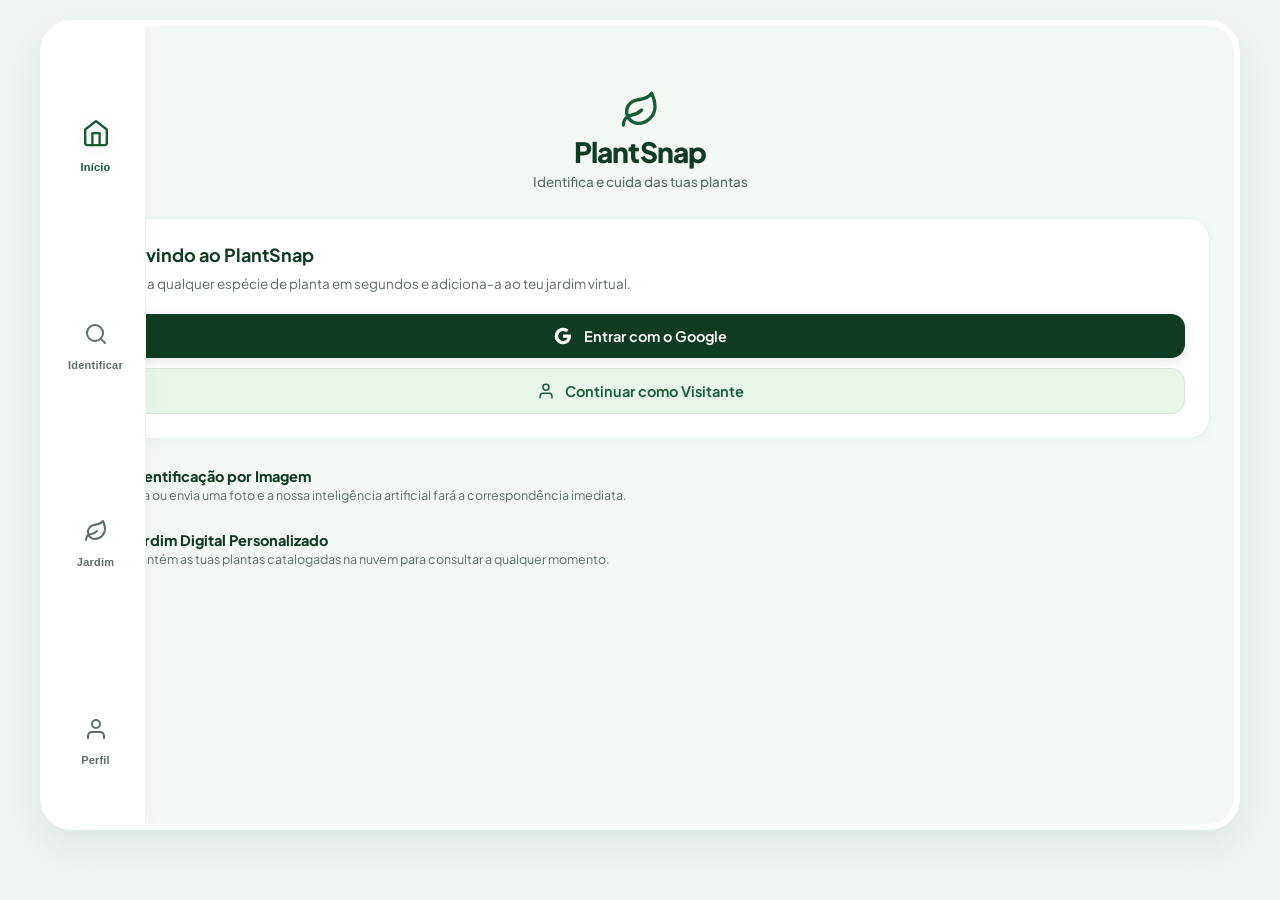
==== commit 3d7a179a: "feat: responsive design for desktop and new plant detail modal" ====
--- a/backend/static/index.html
+++ b/backend/static/index.html
@@ -958,6 +958,53 @@
             font-size: 11px;
             font-weight: 700;
             letter-spacing: 0.2px;
+        }
+            /* Modal Styles */
+        .modal-overlay {
+            position: fixed; top: 0; left: 0; width: 100%; height: 100%;
+            background: rgba(0,0,0,0.6); z-index: 1000;
+            display: flex; align-items: center; justify-content: center;
+            padding: 20px; backdrop-filter: blur(4px);
+            opacity: 0; animation: fadeIn 0.3s forwards;
+        }
+        @keyframes fadeIn { to { opacity: 1; } }
+        
+        .modal-content {
+            background: var(--bg-card); border-radius: var(--radius-md);
+            width: 100%; max-width: 500px; max-height: 90vh;
+            overflow-y: auto; position: relative;
+            box-shadow: var(--shadow-lg);
+            transform: translateY(20px); animation: slideUpModal 0.3s forwards cubic-bezier(0.4, 0, 0.2, 1);
+        }
+        @keyframes slideUpModal { to { transform: translateY(0); } }
+
+        .modal-close {
+            position: absolute; top: 15px; right: 15px;
+            background: rgba(255,255,255,0.8); border: none; border-radius: 50%;
+            width: 36px; height: 36px; display: flex; align-items: center; justify-content: center;
+            cursor: pointer; z-index: 10; color: #333; box-shadow: 0 2px 8px rgba(0,0,0,0.15);
+        }
+        
+        .modal-image-wrapper { width: 100%; height: 250px; background: #e8f5e9; }
+        .modal-image-wrapper img { width: 100%; height: 100%; object-fit: cover; }
+        
+        .modal-body { padding: 24px; }
+        .modal-title { font-size: 22px; font-weight: 800; color: var(--primary-dark); margin-bottom: 8px; }
+        .modal-badge { display: inline-block; background: var(--success-bg); color: var(--success-text); padding: 4px 10px; border-radius: 20px; font-size: 13px; font-weight: 600; margin-bottom: 24px; }
+        .modal-section { margin-bottom: 20px; background: #f9fbf9; padding: 16px; border-radius: 12px; border: 1px solid rgba(26,92,56,0.05); }
+        .modal-section h4 { font-size: 15px; color: var(--primary-dark); margin-bottom: 8px; font-weight: 700; }
+        .modal-section p { font-size: 14px; color: var(--text-muted); line-height: 1.6; }
+
+        @media (min-width: 768px) {
+            body { align-items: flex-start; padding: 20px; background-image: none; background-color: #f0f4f2; }
+            .app-container { max-width: 1200px; margin: 0 auto; height: 90vh; border-radius: var(--radius-lg); box-shadow: var(--shadow-lg); }
+            .app-wrapper { flex-direction: row; }
+            .bottom-nav { flex-direction: column; width: 100px; height: 100%; border-top: none; border-right: 1px solid rgba(0,0,0,0.05); justify-content: flex-start; padding-top: 40px; gap: 2rem; background: white; }
+            .nav-item { flex-direction: column; gap: 8px; }
+            #gardenList { display: grid; grid-template-columns: repeat(auto-fill, minmax(220px, 1fr)); gap: 1.5rem; }
+            .plant-card { margin-bottom: 0; }
+            .plant-card:hover { transform: translateY(-5px); box-shadow: var(--shadow-md); }
+            .tab-content-wrapper { flex: 1; border-radius: 0 var(--radius-lg) var(--radius-lg) 0; }
         }
     </style>
 </head>
@@ -1449,6 +1496,21 @@
             window.location.href = `${API_URL}/.auth/logout?post_logout_redirect_uri=/app`;
         }
 
+                function openPlantModal(id) {
+            const p = savedPlantsList.find(x => x.id === id);
+            if(!p) return;
+            document.getElementById('modalImage').src = p.imageUrl;
+            document.getElementById('modalImage').onerror = function() { this.src='data:image/svg+xml;utf8,<svg xmlns=%27http://www.w3.org/2000/svg%27 width=%27100%27 height=%27100%27 viewBox=%270 0 100 100%27><rect width=%27100%25%27 height=%27100%25%27 fill=%27%23e8f5e9%27/><path d=%27M48.8 84.8A24.5 24.5 0 0 1 44.6 36.1C64.6 32.3 69.8 30.5 76.8 22c3.5 7 7 14.6 7 28 0 19.3-16.7 35-35 35ZM17.2 88.3c0-10.5 6.5-18.8 17.8-21 15.5-3 24.3-8.3 27.8-11.8%27 fill=%27none%27 stroke=%27%231a5c38%27 stroke-width=%274%27 stroke-linecap=%27round%27 stroke-linejoin=%27round%27/></svg>'; };
+            document.getElementById('modalTitle').textContent = p.plantName;
+            document.getElementById('modalProbability').textContent = p.probability;
+            document.getElementById('modalWatering').textContent = p.watering || 'Não disponível na altura da identificação.';
+            document.getElementById('modalDescription').textContent = p.description || 'Não disponível na altura da identificação.';
+            document.getElementById('plantDetailModal').style.display = 'flex';
+        }
+        function closePlantModal() {
+            document.getElementById('plantDetailModal').style.display = 'none';
+        }
+
         // File loading handler
         function handleFile(event) {
             const file = event.target.files[0];
@@ -1537,6 +1599,8 @@
             formData.append('file', selectedFile);
             formData.append('plantName', lastIdentification.plantName);
             formData.append('probability', lastIdentification.probability);
+            formData.append('description', lastIdentification.description || '');
+            formData.append('watering', lastIdentification.watering || '');
 
             try {
                 const res = await fetch(`${API_URL}/save`, { method: 'POST', body: formData });
@@ -1582,8 +1646,8 @@
                 emptyGarden.style.display = 'none';
 
                 list.innerHTML = savedPlantsList.map(p => `
-                    <div class="plant-card">
-                        <img class="plant-card-img" src="${p.imageUrl}" alt="${p.plantName}" onerror="this.src='data:image/svg+xml;utf8,<svg xmlns='http://www.w3.org/2000/svg' width='100' height='100' viewBox='0 0 100 100'><rect width='100%' height='100%' fill='%23e8f5e9'/><path d='M48.8 84.8A24.5 24.5 0 0 1 44.6 36.1C64.6 32.3 69.8 30.5 76.8 22c3.5 7 7 14.6 7 28 0 19.3-16.7 35-35 35ZM17.2 88.3c0-10.5 6.5-18.8 17.8-21 15.5-3 24.3-8.3 27.8-11.8' fill='none' stroke='%231a5c38' stroke-width='4' stroke-linecap='round' stroke-linejoin='round'/></svg>'">
+                    <div class="plant-card" onclick="openPlantModal('')" style="cursor: pointer;">
+                        <img class="plant-card-img" src="${p.imageUrl}" alt="${p.plantName}" onerror="this.src='data:image/svg+xml;utf8,<svg xmlns=%27http://www.w3.org/2000/svg%27 width=%27100%27 height=%27100%27 viewBox=%270 0 100 100%27><rect width=%27100%25%27 height=%27100%25%27 fill=%27%23e8f5e9%27/><path d=%27M48.8 84.8A24.5 24.5 0 0 1 44.6 36.1C64.6 32.3 69.8 30.5 76.8 22c3.5 7 7 14.6 7 28 0 19.3-16.7 35-35 35ZM17.2 88.3c0-10.5 6.5-18.8 17.8-21 15.5-3 24.3-8.3 27.8-11.8%27 fill=%27none%27 stroke=%27%231a5c38%27 stroke-width=%274%27 stroke-linecap=%27round%27 stroke-linejoin=%27round%27/></svg>'">
                         <div class="plant-card-info">
                             <h4 class="plant-card-title">${p.plantName}</h4>
                             <span class="plant-card-badge">${p.probability}% confiança</span>
@@ -1600,6 +1664,31 @@
             checkAuth();
         });
     </script>
+    <!-- Plant Detail Modal -->
+    <div id="plantDetailModal" class="modal-overlay" style="display: none;">
+        <div class="modal-content">
+            <button class="modal-close" onclick="closePlantModal()">
+                <svg width="24" height="24" viewBox="0 0 24 24" fill="none" stroke="currentColor" stroke-width="2" stroke-linecap="round" stroke-linejoin="round"><line x1="18" y1="6" x2="6" y2="18"></line><line x1="6" y1="6" x2="18" y2="18"></line></svg>
+            </button>
+            <div class="modal-image-wrapper">
+                <img id="modalImage" src="" alt="Plant Image" />
+            </div>
+            <div class="modal-body">
+                <h2 id="modalTitle" class="modal-title">Nome da Planta</h2>
+                <div class="modal-badge"><span id="modalProbability"></span>% confiança</div>
+                
+                <div class="modal-section">
+                    <h4><svg width="18" height="18" viewBox="0 0 24 24" fill="none" stroke="currentColor" stroke-width="2" stroke-linecap="round" stroke-linejoin="round" style="margin-right: 8px; vertical-align: middle; color: #1e88e5;"><path d="M12 2v20"></path><path d="M17 5H9.5a3.5 3.5 0 0 0 0 7h5a3.5 3.5 0 0 1 0 7H6"></path></svg> Rega</h4>
+                    <p id="modalWatering">Não disponível</p>
+                </div>
+                
+                <div class="modal-section">
+                    <h4><svg width="18" height="18" viewBox="0 0 24 24" fill="none" stroke="currentColor" stroke-width="2" stroke-linecap="round" stroke-linejoin="round" style="margin-right: 8px; vertical-align: middle; color: var(--primary);"><path d="M21 11.5a8.38 8.38 0 0 1-.9 3.8 8.5 8.5 0 0 1-7.6 4.7 8.38 8.38 0 0 1-3.8-.9L3 21l1.9-5.7a8.38 8.38 0 0 1-.9-3.8 8.5 8.5 0 0 1 4.7-7.6 8.38 8.38 0 0 1 3.8-.9h.5a8.48 8.48 0 0 1 8 8v.5z"></path></svg> Descrição</h4>
+                    <p id="modalDescription">Descrição não disponível.</p>
+                </div>
+            </div>
+        </div>
+    </div>
 </body>
 
-</html>+</html>
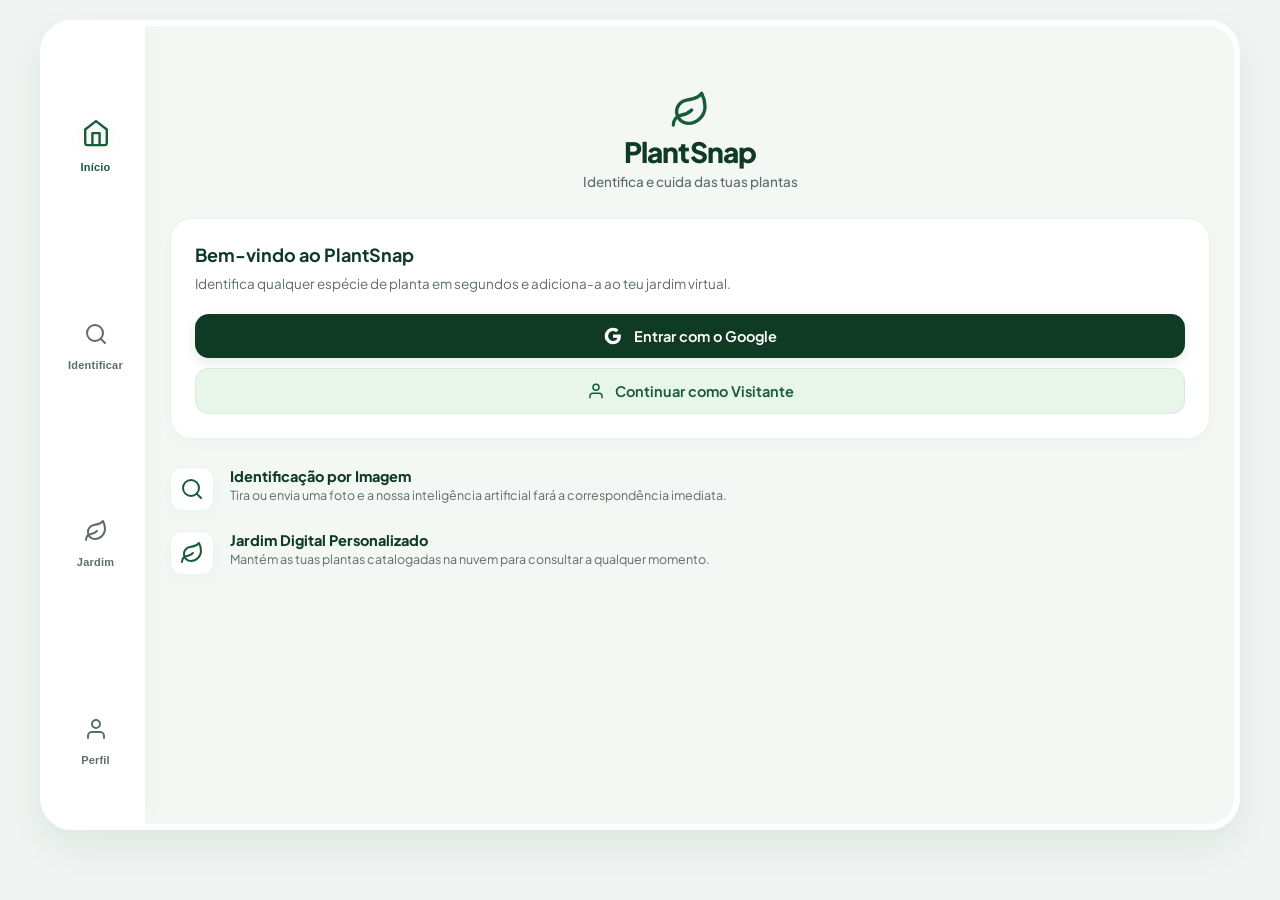
==== commit 492918af: "fix: resolve desktop sidebar overlap by adding padding" ====
--- a/backend/static/index.html
+++ b/backend/static/index.html
@@ -997,9 +997,9 @@
 
         @media (min-width: 768px) {
             body { align-items: flex-start; padding: 20px; background-image: none; background-color: #f0f4f2; }
-            .app-container { max-width: 1200px; margin: 0 auto; height: 90vh; border-radius: var(--radius-lg); box-shadow: var(--shadow-lg); }
+            .app-container { padding-left: 100px; max-width: 1200px; margin: 0 auto; height: 90vh; border-radius: var(--radius-lg); box-shadow: var(--shadow-lg); }
             .app-wrapper { flex-direction: row; }
-            .bottom-nav { flex-direction: column; width: 100px; height: 100%; border-top: none; border-right: 1px solid rgba(0,0,0,0.05); justify-content: flex-start; padding-top: 40px; gap: 2rem; background: white; }
+            .bottom-nav { top: 0; flex-direction: column; width: 100px; height: 100%; border-top: none; border-right: 1px solid rgba(0,0,0,0.05); justify-content: flex-start; padding-top: 40px; gap: 2rem; background: white; }
             .nav-item { flex-direction: column; gap: 8px; }
             #gardenList { display: grid; grid-template-columns: repeat(auto-fill, minmax(220px, 1fr)); gap: 1.5rem; }
             .plant-card { margin-bottom: 0; }
@@ -1692,3 +1692,4 @@
 </body>
 
 </html>
+
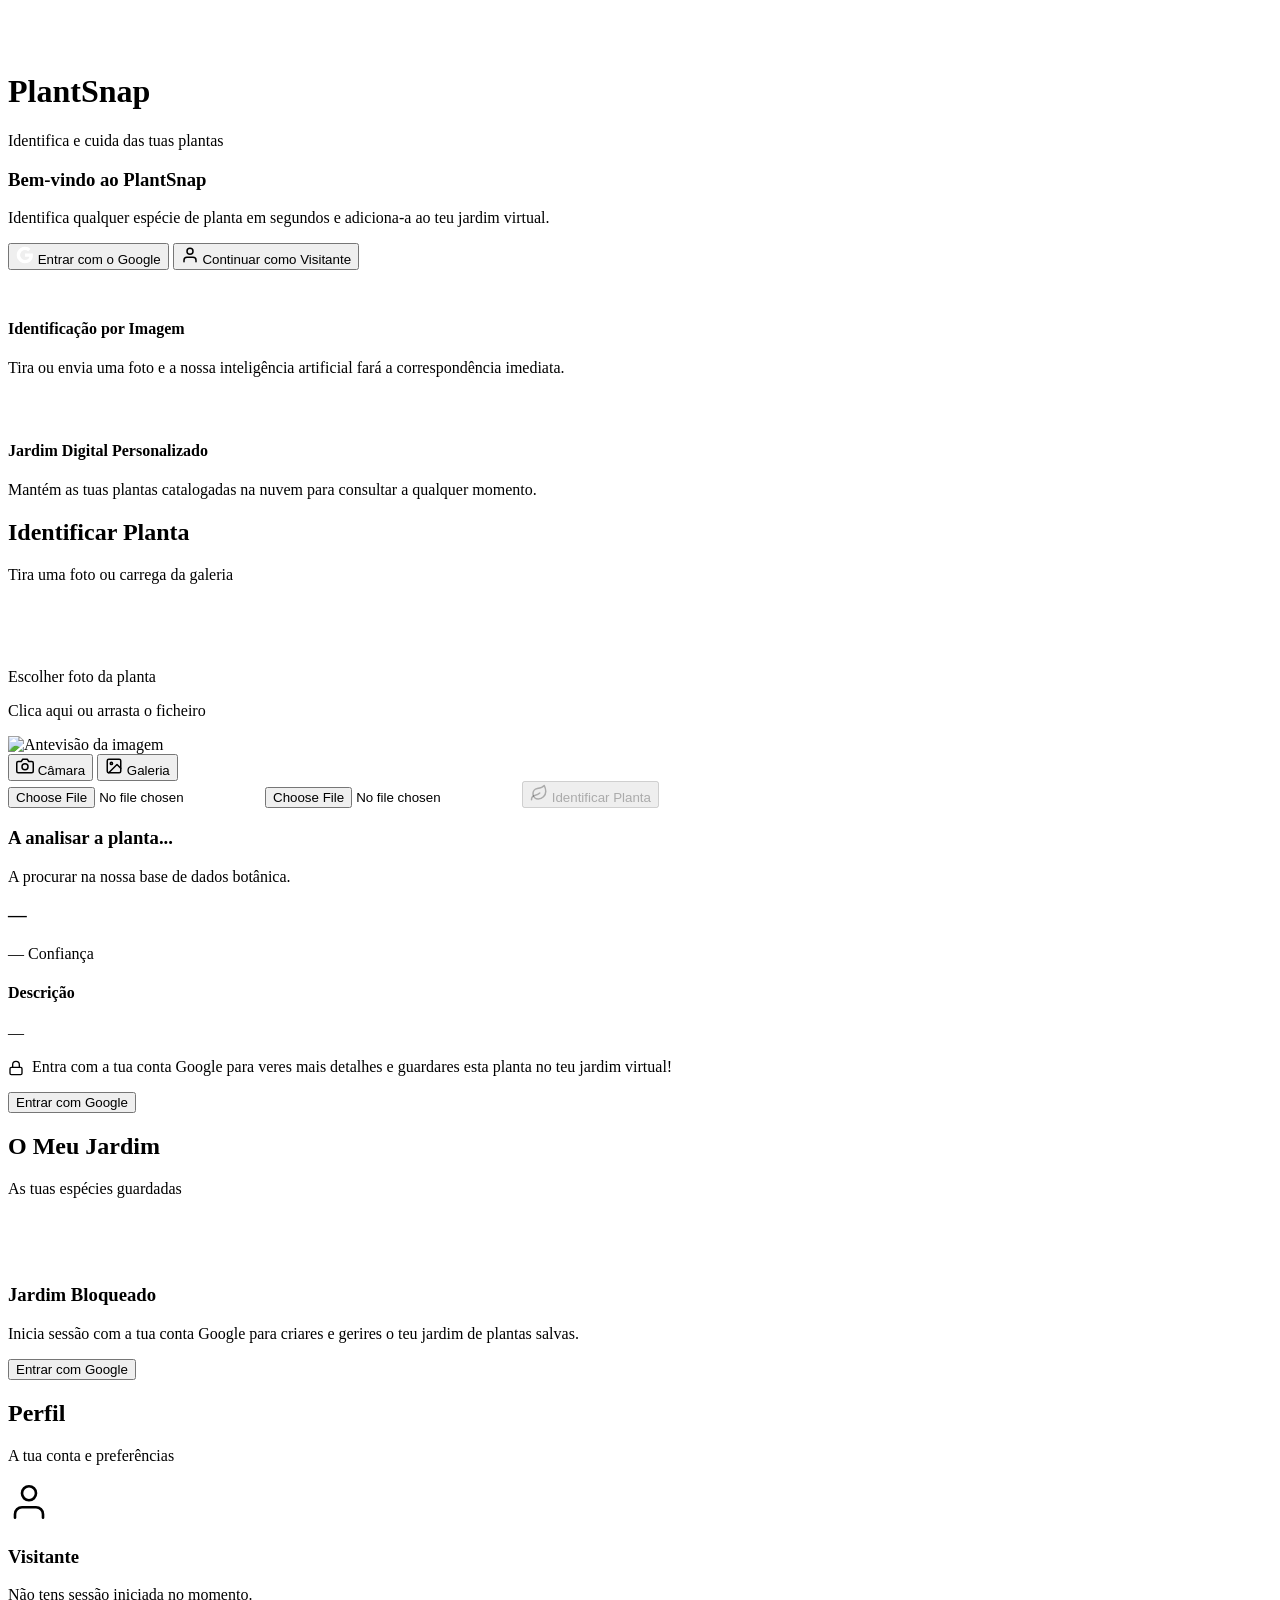
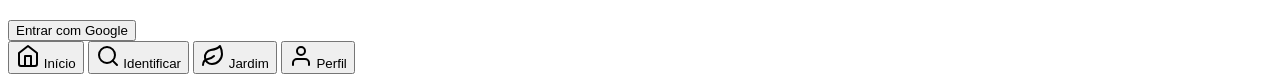
==== commit 5a9292c2: "refactor: separate HTML, CSS and JS files for backend static assets and frontend" ====
--- a/backend/static/index.html
+++ b/backend/static/index.html
@@ -1,4 +1,4 @@
-﻿<!DOCTYPE html>
+<!DOCTYPE html>
 <html lang="pt">
 
 <head>
@@ -10,1003 +10,8 @@
     <link rel="preconnect" href="https://fonts.gstatic.com" crossorigin>
     <link href="https://fonts.googleapis.com/css2?family=Plus+Jakarta+Sans:wght@300;400;500;600;700;800&display=swap"
         rel="stylesheet">
-    <style>
-        /* --- SYSTEM DESIGN & UTILITIES --- */
-        :root {
-            --primary: #1a5c38;
-            --primary-light: #e8f5e9;
-            --primary-medium: #a5d6a7;
-            --primary-dark: #0f3a23;
-            --primary-glow: rgba(26, 92, 56, 0.12);
-
-            --bg-app: #f4f8f5;
-            --bg-card: #ffffff;
-            --bg-nav: #ffffff;
-            --border-color: rgba(26, 92, 56, 0.08);
-
-            --text-main: #141f19;
-            --text-muted: #5d6e64;
-
-            --error-bg: #fff5f5;
-            --error-text: #c62828;
-            --error-border: rgba(198, 40, 40, 0.15);
-
-            --success-bg: #f0fff4;
-            --success-text: #1a5c38;
-            --success-border: rgba(26, 92, 56, 0.15);
-
-            --shadow-sm: 0 4px 12px rgba(26, 92, 56, 0.03);
-            --shadow-md: 0 12px 28px rgba(26, 92, 56, 0.05);
-            --shadow-lg: 0 16px 36px rgba(26, 92, 56, 0.08);
-
-            --radius-sm: 14px;
-            --radius-md: 22px;
-            --radius-lg: 32px;
-
-            --transition: all 0.28s cubic-bezier(0.4, 0, 0.2, 1);
-        }
-
-        * {
-            margin: 0;
-            padding: 0;
-            box-sizing: border-box;
-        }
-
-        body {
-            font-family: 'Plus Jakarta Sans', -apple-system, BlinkMacSystemFont, sans-serif;
-            background-color: #d8e4dd;
-            background-image: radial-gradient(at 0% 0%, hsla(147, 56%, 23%, 0.08) 0px, transparent 50%),
-                radial-gradient(at 100% 100%, hsla(147, 56%, 23%, 0.04) 0px, transparent 50%);
-            color: var(--text-main);
-            min-height: 100vh;
-            display: flex;
-            justify-content: center;
-            align-items: center;
-        }
-
-        /* Mobile Shell Frame */
-        .app-container {
-            width: 100%;
-            max-width: 420px;
-            height: 100vh;
-            max-height: 840px;
-            background-color: var(--bg-app);
-            border-radius: var(--radius-lg);
-            box-shadow: var(--shadow-lg);
-            overflow: hidden;
-            display: flex;
-            flex-direction: column;
-            position: relative;
-            border: 6px solid #ffffff;
-        }
-
-        @media (max-width: 480px) {
-            body {
-                background: none;
-                padding: 0;
-            }
-
-            .app-container {
-                max-width: 100%;
-                height: 100vh;
-                max-height: 100%;
-                border-radius: 0;
-                border: none;
-            }
-        }
-
-        /* Scrollable area for Tab contents */
-        .tab-content-wrapper {
-            flex: 1;
-            overflow-y: auto;
-            padding: 1.5rem 1.5rem calc(76px + 1.5rem) 1.5rem;
-            scroll-behavior: smooth;
-        }
-
-        .tab-content-wrapper::-webkit-scrollbar {
-            display: none;
-            /* Hide scrollbar for PWA visual feel */
-        }
-
-        /* Tab panels */
-        .tab-pane {
-            display: none;
-            opacity: 0;
-            transform: translateY(12px);
-            transition: opacity 0.3s ease, transform 0.3s ease;
-        }
-
-        .tab-pane.active {
-            display: block;
-            opacity: 1;
-            transform: translateY(0);
-        }
-
-        /* --- CARDS & GENERAL UI --- */
-        .card {
-            background-color: var(--bg-card);
-            border: 1px solid var(--border-color);
-            border-radius: var(--radius-md);
-            padding: 1.5rem;
-            box-shadow: var(--shadow-sm);
-            margin-bottom: 1.25rem;
-            transition: var(--transition);
-        }
-
-        .card:hover {
-            box-shadow: var(--shadow-md);
-        }
-
-        .card-title {
-            font-size: 18px;
-            font-weight: 700;
-            color: var(--primary-dark);
-            margin-bottom: 8px;
-        }
-
-        .card-desc {
-            font-size: 13.5px;
-            color: var(--text-muted);
-            line-height: 1.5;
-            margin-bottom: 1.25rem;
-        }
-
-        /* Buttons */
-        .btn {
-            font-family: inherit;
-            font-size: 14.5px;
-            font-weight: 650;
-            padding: 13px 22px;
-            border-radius: var(--radius-sm);
-            border: none;
-            cursor: pointer;
-            display: inline-flex;
-            align-items: center;
-            justify-content: center;
-            gap: 10px;
-            transition: var(--transition);
-            width: 100%;
-            outline: none;
-        }
-
-        .btn-primary {
-            background-color: var(--primary);
-            color: #ffffff;
-            box-shadow: 0 4px 12px var(--primary-glow);
-        }
-
-        .btn-primary:hover {
-            background-color: var(--primary-hover);
-            transform: translateY(-1.5px);
-        }
-
-        .btn-primary:active {
-            transform: translateY(0);
-        }
-
-        .btn-primary:disabled {
-            background-color: var(--primary-medium);
-            cursor: not-allowed;
-            transform: none;
-        }
-
-        .btn-secondary {
-            background-color: var(--primary-light);
-            color: var(--primary);
-            border: 1px solid rgba(26, 92, 56, 0.08);
-        }
-
-        .btn-secondary:hover {
-            background-color: #dfedd9;
-            transform: translateY(-1px);
-        }
-
-        .btn-google {
-            background-color: var(--primary-dark);
-            color: #ffffff;
-        }
-
-        .btn-google:hover {
-            background-color: #082114;
-        }
-
-        .btn-outline-danger {
-            background-color: transparent;
-            color: #d32f2f;
-            border: 1.5px solid rgba(211, 47, 47, 0.2);
-        }
-
-        .btn-outline-danger:hover {
-            background-color: #ffebee;
-            border-color: #d32f2f;
-        }
-
-        .btn-row {
-            display: grid;
-            grid-template-columns: 1fr 1fr;
-            gap: 10px;
-            margin-bottom: 1rem;
-        }
-
-        .btn-full {
-            width: 100%;
-        }
-
-        /* Page Headers */
-        .page-header {
-            margin-bottom: 1.75rem;
-        }
-
-        .page-title {
-            font-size: 24px;
-            font-weight: 800;
-            color: var(--primary-dark);
-            letter-spacing: -0.5px;
-        }
-
-        .page-subtitle {
-            font-size: 13px;
-            color: var(--text-muted);
-            margin-top: 2px;
-        }
-
-        /* --- TABS IMPLEMENTATIONS --- */
-
-        /* 1. HOME TAB */
-        .brand-container {
-            text-align: center;
-            padding: 2.5rem 1rem 1.75rem 1rem;
-            display: flex;
-            flex-direction: column;
-            align-items: center;
-        }
-
-        .logo-svg-wrapper {
-            width: 76px;
-            height: 76px;
-            background-color: var(--primary-light);
-            border-radius: 50%;
-            display: flex;
-            align-items: center;
-            justify-content: center;
-            margin-bottom: 1.25rem;
-            box-shadow: 0 8px 20px var(--primary-glow);
-        }
-
-        .logo-svg {
-            font-size: 38px;
-            animation: sway 4s ease-in-out infinite alternate;
-            display: inline-block;
-        }
-
-        @keyframes sway {
-            from {
-                transform: rotate(-8deg);
-            }
-
-            to {
-                transform: rotate(10deg);
-            }
-        }
-
-        .logo-text {
-            font-size: 28px;
-            font-weight: 850;
-            color: var(--primary-dark);
-            letter-spacing: -0.8px;
-        }
-
-        .logo-subtext {
-            font-size: 13.5px;
-            color: var(--text-muted);
-            margin-top: 4px;
-            font-weight: 500;
-        }
-
-        /* User Welcome Cards */
-        .user-welcome-card {
-            background: linear-gradient(135deg, var(--primary-dark) 0%, var(--primary) 100%);
-            color: #ffffff;
-            border: none;
-        }
-
-        .user-welcome-info {
-            display: flex;
-            align-items: center;
-            gap: 14px;
-            margin-bottom: 1.5rem;
-        }
-
-        .avatar-sm {
-            width: 46px;
-            height: 46px;
-            border-radius: 50%;
-            border: 2px solid rgba(255, 255, 255, 0.4);
-            object-fit: cover;
-        }
-
-        .welcome-greet {
-            font-size: 16px;
-            font-weight: 750;
-        }
-
-        .welcome-sub {
-            font-size: 12.5px;
-            color: rgba(255, 255, 255, 0.85);
-            margin-top: 2px;
-        }
-
-        .welcome-actions {
-            display: grid;
-            grid-template-columns: 1fr 1fr;
-            gap: 10px;
-        }
-
-        .welcome-actions .btn {
-            padding: 10px 14px;
-            font-size: 13px;
-        }
-
-        .welcome-actions .btn-primary {
-            background-color: #ffffff;
-            color: var(--primary-dark);
-            box-shadow: none;
-        }
-
-        .welcome-actions .btn-primary:hover {
-            background-color: #f0f0f0;
-        }
-
-        .welcome-actions .btn-secondary {
-            background-color: rgba(255, 255, 255, 0.15);
-            color: #ffffff;
-            border: 1px solid rgba(255, 255, 255, 0.2);
-        }
-
-        .welcome-actions .btn-secondary:hover {
-            background-color: rgba(255, 255, 255, 0.25);
-        }
-
-        /* Guest Welcome */
-        .welcome-actions-stack {
-            display: flex;
-            flex-direction: column;
-            gap: 10px;
-        }
-
-        .google-icon {
-            margin-right: 2px;
-        }
-
-        .features-list {
-            margin-top: 1.75rem;
-            display: flex;
-            flex-direction: column;
-            gap: 1.25rem;
-        }
-
-        .feature-item {
-            display: flex;
-            align-items: flex-start;
-            gap: 16px;
-        }
-
-        .feature-icon {
-            font-size: 24px;
-            background-color: #ffffff;
-            width: 44px;
-            height: 44px;
-            border-radius: 12px;
-            display: flex;
-            align-items: center;
-            justify-content: center;
-            box-shadow: var(--shadow-sm);
-            border: 1px solid var(--border-color);
-            flex-shrink: 0;
-        }
-
-        .feature-text h4 {
-            font-size: 14.5px;
-            font-weight: 750;
-            color: var(--primary-dark);
-        }
-
-        .feature-text p {
-            font-size: 12.5px;
-            color: var(--text-muted);
-            margin-top: 2px;
-            line-height: 1.4;
-        }
-
-        /* 2. IDENTIFY TAB */
-        .upload-area {
-            border: 2.5px dashed var(--primary-medium);
-            border-radius: var(--radius-md);
-            overflow: hidden;
-            background: #fdfdfd;
-            margin-bottom: 1.25rem;
-            min-height: 220px;
-            display: flex;
-            align-items: center;
-            justify-content: center;
-            flex-direction: column;
-            cursor: pointer;
-            position: relative;
-            transition: var(--transition);
-        }
-
-        .upload-area:hover {
-            border-color: var(--primary);
-            background: var(--primary-light);
-        }
-
-        .upload-placeholder {
-            text-align: center;
-            padding: 2.5rem 1rem;
-            display: flex;
-            flex-direction: column;
-            align-items: center;
-            gap: 8px;
-        }
-
-        .upload-icon-svg {
-            font-size: 42px;
-            filter: drop-shadow(0 4px 6px rgba(26, 92, 56, 0.15));
-            transition: var(--transition);
-        }
-
-        .upload-area:hover .upload-icon-svg {
-            transform: scale(1.1) translateY(-2px);
-        }
-
-        .upload-text {
-            font-size: 15px;
-            font-weight: 700;
-            color: var(--primary-dark);
-        }
-
-        .upload-subtext {
-            font-size: 12px;
-            color: var(--text-muted);
-        }
-
-        .image-preview {
-            width: 100%;
-            height: 220px;
-            object-fit: cover;
-            display: none;
-            border-radius: var(--radius-md);
-        }
-
-        input[type="file"] {
-            display: none;
-        }
-
-        /* Scanning Laser Line Overlay */
-        .scanner-laser {
-            position: absolute;
-            top: 0;
-            left: 0;
-            width: 100%;
-            height: 4px;
-            background: linear-gradient(to right, transparent, #2ecf72, #ffffff, #2ecf72, transparent);
-            box-shadow: 0 0 8px #2ecf72, 0 0 15px #ffffff;
-            display: none;
-            z-index: 10;
-        }
-
-        .scanning .scanner-laser {
-            display: block;
-            animation: scanAnimation 2s linear infinite;
-        }
-
-        .scanning .image-preview {
-            filter: brightness(0.7) contrast(1.1);
-        }
-
-        @keyframes scanAnimation {
-            0% {
-                top: 0%;
-            }
-
-            50% {
-                top: 100%;
-            }
-
-            100% {
-                top: 0%;
-            }
-        }
-
-        /* Loader */
-        .loading-state {
-            text-align: center;
-            padding: 2rem 1rem;
-            display: none;
-            flex-direction: column;
-            align-items: center;
-            gap: 12px;
-            animation: fadeIn 0.4s ease-in-out;
-        }
-
-        .spinner-container {
-            position: relative;
-            width: 52px;
-            height: 52px;
-            margin-bottom: 6px;
-        }
-
-        .spinner {
-            width: 100%;
-            height: 100%;
-            border: 4px solid var(--primary-light);
-            border-top: 4px solid var(--primary);
-            border-radius: 50%;
-            animation: spin 1s cubic-bezier(0.55, 0.085, 0.68, 0.53) infinite;
-        }
-
-        .spinner-glow {
-            position: absolute;
-            top: 0;
-            left: 0;
-            width: 100%;
-            height: 100%;
-            border: 4px solid transparent;
-            border-top: 4px solid var(--primary);
-            border-radius: 50%;
-            filter: blur(8px);
-            opacity: 0.5;
-            animation: spin 1s cubic-bezier(0.55, 0.085, 0.68, 0.53) infinite;
-        }
-
-        @keyframes spin {
-            to {
-                transform: rotate(360deg);
-            }
-        }
-
-        .loading-state h3 {
-            font-size: 17px;
-            font-weight: 750;
-            color: var(--primary-dark);
-        }
-
-        .loading-state p {
-            font-size: 13px;
-            color: var(--text-muted);
-            max-width: 280px;
-        }
-
-        /* Results Card */
-        .result-card {
-            display: none;
-            padding: 0;
-            overflow: hidden;
-            border-radius: var(--radius-md);
-            animation: slideUp 0.4s cubic-bezier(0.16, 1, 0.3, 1);
-        }
-
-        @keyframes slideUp {
-            from {
-                opacity: 0;
-                transform: translateY(20px);
-            }
-
-            to {
-                opacity: 1;
-                transform: translateY(0);
-            }
-        }
-
-        .result-hero {
-            height: 200px;
-            position: relative;
-            background-color: var(--primary-light);
-            overflow: hidden;
-            display: flex;
-            align-items: center;
-            justify-content: center;
-        }
-
-        .result-hero img {
-            width: 100%;
-            height: 100%;
-            object-fit: cover;
-        }
-
-        .result-hero::after {
-            content: '';
-            position: absolute;
-            bottom: 0;
-            left: 0;
-            width: 100%;
-            height: 50px;
-            background: linear-gradient(to top, var(--bg-card), transparent);
-        }
-
-        .result-content {
-            padding: 1.25rem 1.5rem 1.5rem 1.5rem;
-        }
-
-        .result-header {
-            display: flex;
-            justify-content: space-between;
-            align-items: center;
-            gap: 12px;
-            margin-bottom: 1.25rem;
-        }
-
-        .plant-name {
-            font-size: 21px;
-            font-weight: 800;
-            color: var(--primary-dark);
-            line-height: 1.2;
-        }
-
-        .confidence-badge {
-            background-color: var(--primary-light);
-            border: 1px solid rgba(26, 92, 56, 0.12);
-            padding: 5px 12px;
-            border-radius: 40px;
-            text-align: center;
-            display: flex;
-            flex-direction: column;
-            min-width: 76px;
-        }
-
-        .badge-text {
-            font-size: 15px;
-            font-weight: 800;
-            color: var(--primary);
-        }
-
-        .badge-label {
-            font-size: 9px;
-            font-weight: 600;
-            text-transform: uppercase;
-            letter-spacing: 0.4px;
-            color: var(--text-muted);
-            margin-top: 1px;
-        }
-
-        .plant-description-wrapper {
-            margin-bottom: 1.5rem;
-        }
-
-        .section-title {
-            font-size: 13px;
-            font-weight: 800;
-            text-transform: uppercase;
-            letter-spacing: 0.8px;
-            color: var(--text-muted);
-            margin-bottom: 6px;
-        }
-
-        .plant-description {
-            font-size: 13.5px;
-            line-height: 1.6;
-            color: var(--text-main);
-        }
-
-        /* Anonymous CTA inside result */
-        .anonymous-cta-card {
-            background-color: var(--primary-light);
-            border: 1px dashed var(--primary-medium);
-            border-radius: var(--radius-sm);
-            padding: 1.25rem;
-            text-align: center;
-            margin-top: 1rem;
-        }
-
-        .cta-text {
-            font-size: 12.5px;
-            font-weight: 600;
-            color: var(--primary-dark);
-            line-height: 1.4;
-            margin-bottom: 12px;
-        }
-
-        /* Errors and Success */
-        .error {
-            background: var(--error-bg);
-            border: 1px solid var(--error-border);
-            border-radius: var(--radius-sm);
-            padding: 12px 16px;
-            color: var(--error-text);
-            font-size: 13.5px;
-            font-weight: 500;
-            display: none;
-            margin-bottom: 1.25rem;
-            line-height: 1.4;
-        }
-
-        .success {
-            background: var(--success-bg);
-            border: 1px solid var(--success-border);
-            border-radius: var(--radius-sm);
-            padding: 12px 16px;
-            color: var(--success-text);
-            font-size: 13.5px;
-            font-weight: 600;
-            display: none;
-            margin-bottom: 1.25rem;
-            text-align: center;
-            line-height: 1.4;
-        }
-
-        /* 3. GARDEN TAB */
-        .garden-grid {
-            display: grid;
-            grid-template-columns: repeat(2, 1fr);
-            gap: 12px;
-        }
-
-        .plant-card {
-            background-color: var(--bg-card);
-            border: 1px solid var(--border-color);
-            border-radius: var(--radius-sm);
-            overflow: hidden;
-            box-shadow: var(--shadow-sm);
-            transition: var(--transition);
-        }
-
-        .plant-card:hover {
-            transform: translateY(-3px);
-            box-shadow: var(--shadow-md);
-        }
-
-        .plant-card-img {
-            width: 100%;
-            height: 110px;
-            object-fit: cover;
-            background-color: var(--primary-light);
-        }
-
-        .plant-card-info {
-            padding: 10px 12px 12px 12px;
-        }
-
-        .plant-card-title {
-            font-size: 13.5px;
-            font-weight: 750;
-            color: var(--primary-dark);
-            white-space: nowrap;
-            overflow: hidden;
-            text-overflow: ellipsis;
-        }
-
-        .plant-card-badge {
-            display: inline-block;
-            font-size: 10.5px;
-            font-weight: 600;
-            color: var(--text-muted);
-            margin-top: 3px;
-        }
-
-        /* Locked / Empty states styling */
-        .locked-card,
-        .empty-card {
-            text-align: center;
-            padding: 3rem 1.5rem;
-            display: flex;
-            flex-direction: column;
-            align-items: center;
-            gap: 10px;
-        }
-
-        .lock-icon,
-        .empty-icon {
-            font-size: 48px;
-            margin-bottom: 6px;
-            filter: drop-shadow(0 4px 8px rgba(0, 0, 0, 0.05));
-        }
-
-        .locked-card h3,
-        .empty-card h3 {
-            font-size: 18px;
-            font-weight: 800;
-            color: var(--primary-dark);
-        }
-
-        .locked-card p,
-        .empty-card p {
-            font-size: 13px;
-            color: var(--text-muted);
-            line-height: 1.5;
-            margin-bottom: 1.25rem;
-            max-width: 280px;
-        }
-
-        .locked-card .btn,
-        .empty-card .btn {
-            max-width: 220px;
-        }
-
-        /* 4. PROFILE TAB */
-        .profile-card {
-            text-align: center;
-            padding: 2rem 1.5rem;
-            display: flex;
-            flex-direction: column;
-            align-items: center;
-        }
-
-        .avatar-large-wrapper {
-            margin-bottom: 1.25rem;
-            position: relative;
-        }
-
-        .avatar-large {
-            width: 90px;
-            height: 90px;
-            border-radius: 50%;
-            border: 4px solid var(--primary-light);
-            object-fit: cover;
-            box-shadow: 0 6px 16px var(--primary-glow);
-        }
-
-        .profile-name {
-            font-size: 20px;
-            font-weight: 800;
-            color: var(--primary-dark);
-        }
-
-        .profile-email {
-            font-size: 13px;
-            color: var(--text-muted);
-            margin-top: 3px;
-        }
-
-        .profile-stats {
-            display: flex;
-            justify-content: center;
-            width: 100%;
-            border-top: 1px solid var(--border-color);
-            border-bottom: 1px solid var(--border-color);
-            padding: 1.25rem 0;
-            margin: 1.75rem 0;
-        }
-
-        .stat-item {
-            display: flex;
-            flex-direction: column;
-            align-items: center;
-        }
-
-        .stat-num {
-            font-size: 24px;
-            font-weight: 850;
-            color: var(--primary);
-        }
-
-        .stat-label {
-            font-size: 11px;
-            font-weight: 700;
-            text-transform: uppercase;
-            letter-spacing: 0.5px;
-            color: var(--text-muted);
-            margin-top: 4px;
-        }
-
-        .profile-guest-avatar {
-            font-size: 54px;
-            width: 90px;
-            height: 90px;
-            border-radius: 50%;
-            background-color: var(--primary-light);
-            display: flex;
-            align-items: center;
-            justify-content: center;
-            color: var(--primary);
-            margin-bottom: 1.25rem;
-            box-shadow: 0 6px 16px var(--primary-glow);
-        }
-
-        /* --- BOTTOM NAV BAR --- */
-        .bottom-nav {
-            position: absolute;
-            bottom: 0;
-            left: 0;
-            right: 0;
-            height: 76px;
-            background-color: var(--bg-nav);
-            border-top: 1px solid var(--border-color);
-            display: flex;
-            justify-content: space-around;
-            align-items: center;
-            z-index: 100;
-            box-shadow: 0 -4px 24px rgba(26, 92, 56, 0.04);
-            padding-bottom: env(safe-area-inset-bottom);
-        }
-
-        .nav-item {
-            flex: 1;
-            height: 100%;
-            display: flex;
-            flex-direction: column;
-            align-items: center;
-            justify-content: center;
-            color: var(--text-muted);
-            text-decoration: none;
-            cursor: pointer;
-            transition: var(--transition);
-            border: none;
-            background: transparent;
-            gap: 4px;
-            outline: none;
-        }
-
-        .nav-item:hover {
-            color: var(--primary);
-        }
-
-        .nav-item.active {
-            color: var(--primary);
-        }
-
-        .nav-icon {
-            font-size: 21px;
-            transition: var(--transition);
-        }
-
-        .nav-item.active .nav-icon {
-            transform: scale(1.2) translateY(-2px);
-            filter: drop-shadow(0 2px 6px var(--primary-glow));
-        }
-
-        .nav-label {
-            font-size: 11px;
-            font-weight: 700;
-            letter-spacing: 0.2px;
-        }
-            /* Modal Styles */
-        .modal-overlay {
-            position: fixed; top: 0; left: 0; width: 100%; height: 100%;
-            background: rgba(0,0,0,0.6); z-index: 1000;
-            display: flex; align-items: center; justify-content: center;
-            padding: 20px; backdrop-filter: blur(4px);
-            opacity: 0; animation: fadeIn 0.3s forwards;
-        }
-        @keyframes fadeIn { to { opacity: 1; } }
-        
-        .modal-content {
-            background: var(--bg-card); border-radius: var(--radius-md);
-            width: 100%; max-width: 500px; max-height: 90vh;
-            overflow-y: auto; position: relative;
-            box-shadow: var(--shadow-lg);
-            transform: translateY(20px); animation: slideUpModal 0.3s forwards cubic-bezier(0.4, 0, 0.2, 1);
-        }
-        @keyframes slideUpModal { to { transform: translateY(0); } }
-
-        .modal-close {
-            position: absolute; top: 15px; right: 15px;
-            background: rgba(255,255,255,0.8); border: none; border-radius: 50%;
-            width: 36px; height: 36px; display: flex; align-items: center; justify-content: center;
-            cursor: pointer; z-index: 10; color: #333; box-shadow: 0 2px 8px rgba(0,0,0,0.15);
-        }
-        
-        .modal-image-wrapper { width: 100%; height: 250px; background: #e8f5e9; }
-        .modal-image-wrapper img { width: 100%; height: 100%; object-fit: cover; }
-        
-        .modal-body { padding: 24px; }
-        .modal-title { font-size: 22px; font-weight: 800; color: var(--primary-dark); margin-bottom: 8px; }
-        .modal-badge { display: inline-block; background: var(--success-bg); color: var(--success-text); padding: 4px 10px; border-radius: 20px; font-size: 13px; font-weight: 600; margin-bottom: 24px; }
-        .modal-section { margin-bottom: 20px; background: #f9fbf9; padding: 16px; border-radius: 12px; border: 1px solid rgba(26,92,56,0.05); }
-        .modal-section h4 { font-size: 15px; color: var(--primary-dark); margin-bottom: 8px; font-weight: 700; }
-        .modal-section p { font-size: 14px; color: var(--text-muted); line-height: 1.6; }
-
-        @media (min-width: 768px) {
-            body { align-items: flex-start; padding: 20px; background-image: none; background-color: #f0f4f2; }
-            .app-container { padding-left: 100px; max-width: 1200px; margin: 0 auto; height: 90vh; border-radius: var(--radius-lg); box-shadow: var(--shadow-lg); }
-            .app-wrapper { flex-direction: row; }
-            .bottom-nav { top: 0; flex-direction: column; width: 100px; height: 100%; border-top: none; border-right: 1px solid rgba(0,0,0,0.05); justify-content: flex-start; padding-top: 40px; gap: 2rem; background: white; }
-            .nav-item { flex-direction: column; gap: 8px; }
-            #gardenList { display: grid; grid-template-columns: repeat(auto-fill, minmax(220px, 1fr)); gap: 1.5rem; }
-            .plant-card { margin-bottom: 0; }
-            .plant-card:hover { transform: translateY(-5px); box-shadow: var(--shadow-md); }
-            .tab-content-wrapper { flex: 1; border-radius: 0 var(--radius-lg) var(--radius-lg) 0; }
-        }
-    </style>
+    <!-- External CSS -->
+    <link rel="stylesheet" href="/static/style.css">
 </head>
 
 <body>
@@ -1299,6 +304,18 @@
                             <span class="stat-num" id="profilePlantCount">0</span>
                             <span class="stat-label">Plantas salvas</span>
                         </div>
+                    </div>
+
+                    <!-- Notificações de Rega Toggle -->
+                    <div class="settings-group">
+                        <div class="settings-label">
+                            <span class="settings-title">Lembretes de Rega</span>
+                            <span class="settings-desc">Receber e-mails diários de rega</span>
+                        </div>
+                        <label class="switch">
+                            <input type="checkbox" id="notificationToggle" onchange="toggleNotifications()">
+                            <span class="slider"></span>
+                        </label>
                     </div>
 
                     <button class="btn btn-outline-danger btn-full" onclick="logout()">
@@ -1366,304 +383,6 @@
         </div>
     </div>
 
-    <!-- JAVASCRIPT LOGIC -->
-    <script>
-        const API_URL = 'https://plantsnap-app.azurewebsites.net';
-        let selectedFile = null;
-        let currentUser = null;
-        let lastIdentification = null;
-        let savedPlantsList = [];
-
-        // Tab Switching Mechanism
-        function switchTab(tabId) {
-            const panes = document.querySelectorAll('.tab-pane');
-            panes.forEach(pane => {
-                pane.classList.remove('active');
-                pane.style.display = 'none';
-            });
-
-            const activePane = document.getElementById(tabId);
-            if (activePane) {
-                activePane.style.display = 'block';
-                // Trigger reflow for animation
-                void activePane.offsetWidth;
-                activePane.classList.add('active');
-            }
-
-            const navItems = document.querySelectorAll('.nav-item');
-            navItems.forEach(item => {
-                item.classList.remove('active');
-            });
-
-            const activeNavItem = document.querySelector(`.nav-item[data-tab="${tabId}"]`);
-            if (activeNavItem) {
-                activeNavItem.classList.add('active');
-            }
-
-            // Scroll tab content wrapper to top
-            document.querySelector('.tab-content-wrapper').scrollTop = 0;
-        }
-
-        // Authenticated check
-        async function checkAuth() {
-            try {
-                const res = await fetch(`${API_URL}/.auth/me`);
-                if (res.ok) {
-                    const data = await res.json();
-                    if (data && data.length > 0) {
-                        const claims = data[0].user_claims;
-                        const name = claims.find(c => c.typ === 'name')?.val || 'Utilizador';
-                        const email = claims.find(c => c.typ === 'http://schemas.xmlsoap.org/ws/2005/05/identity/claims/emailaddress')?.val || '';
-                        const picture = claims.find(c => c.typ === 'picture')?.val || '';
-                        currentUser = { name, email, picture };
-                        updateUI();
-                        loadGarden();
-                    } else {
-                        currentUser = null;
-                        updateUI();
-                    }
-                } else {
-                    currentUser = null;
-                    updateUI();
-                }
-            } catch (e) {
-                currentUser = null;
-                updateUI();
-            }
-        }
-
-        // Update UI panels based on auth state
-        function updateUI() {
-            const isAuth = currentUser !== null;
-
-            // Home Tab
-            const homeUserCard = document.getElementById('homeUserCard');
-            const homeGuestCard = document.getElementById('homeGuestCard');
-            if (isAuth) {
-                homeUserCard.style.display = 'block';
-                homeGuestCard.style.display = 'none';
-                document.getElementById('homeUserName').textContent = currentUser.name;
-                document.getElementById('homeUserAvatar').src = currentUser.picture || "data:image/svg+xml;utf8,<svg xmlns='http://www.w3.org/2000/svg' width='100' height='100' viewBox='0 0 100 100'><circle cx='50' cy='50' r='50' fill='%231a5c38'/><path d='M50 55a15 15 0 1 0 0-30 15 15 0 0 0 0 30zm0 5c-13.3 0-40 6.7-40 20v10h80v-10c0-13.3-26.7-20-40-20z' fill='white'/></svg>";
-            } else {
-                homeUserCard.style.display = 'none';
-                homeGuestCard.style.display = 'block';
-            }
-
-            // Identify Tab Result Auth state
-            const authenticatedContent = document.getElementById('authenticatedContent');
-            const anonymousContent = document.getElementById('anonymousContent');
-            if (isAuth) {
-                authenticatedContent.style.display = 'block';
-                anonymousContent.style.display = 'none';
-            } else {
-                authenticatedContent.style.display = 'none';
-                anonymousContent.style.display = 'block';
-            }
-
-            // Garden Tab Auth panels
-            const authenticatedGarden = document.getElementById('authenticatedGarden');
-            const anonymousGarden = document.getElementById('anonymousGarden');
-            if (isAuth) {
-                authenticatedGarden.style.display = 'block';
-                anonymousGarden.style.display = 'none';
-            } else {
-                authenticatedGarden.style.display = 'none';
-                anonymousGarden.style.display = 'block';
-                document.getElementById('emptyGarden').style.display = 'none';
-            }
-
-            // Profile Tab
-            const authenticatedProfile = document.getElementById('authenticatedProfile');
-            const anonymousProfile = document.getElementById('anonymousProfile');
-            if (isAuth) {
-                authenticatedProfile.style.display = 'block';
-                anonymousProfile.style.display = 'none';
-                document.getElementById('profileName').textContent = currentUser.name;
-                document.getElementById('profileEmail').textContent = currentUser.email;
-                document.getElementById('profileAvatar').src = currentUser.picture || "data:image/svg+xml;utf8,<svg xmlns='http://www.w3.org/2000/svg' width='100' height='100' viewBox='0 0 100 100'><circle cx='50' cy='50' r='50' fill='%231a5c38'/><path d='M50 55a15 15 0 1 0 0-30 15 15 0 0 0 0 30zm0 5c-13.3 0-40 6.7-40 20v10h80v-10c0-13.3-26.7-20-40-20z' fill='white'/></svg>";
-            } else {
-                authenticatedProfile.style.display = 'none';
-                anonymousProfile.style.display = 'block';
-            }
-        }
-
-        // Login & Logout redirects
-        function login() {
-            window.location.href = `${API_URL}/.auth/login/google?post_login_redirect_uri=${API_URL}/app`;
-        }
-
-        function logout() {
-            window.location.href = `${API_URL}/.auth/logout?post_logout_redirect_uri=/app`;
-        }
-
-                function openPlantModal(id) {
-            const p = savedPlantsList.find(x => x.id === id);
-            if(!p) return;
-            document.getElementById('modalImage').src = p.imageUrl;
-            document.getElementById('modalImage').onerror = function() { this.src='data:image/svg+xml;utf8,<svg xmlns=%27http://www.w3.org/2000/svg%27 width=%27100%27 height=%27100%27 viewBox=%270 0 100 100%27><rect width=%27100%25%27 height=%27100%25%27 fill=%27%23e8f5e9%27/><path d=%27M48.8 84.8A24.5 24.5 0 0 1 44.6 36.1C64.6 32.3 69.8 30.5 76.8 22c3.5 7 7 14.6 7 28 0 19.3-16.7 35-35 35ZM17.2 88.3c0-10.5 6.5-18.8 17.8-21 15.5-3 24.3-8.3 27.8-11.8%27 fill=%27none%27 stroke=%27%231a5c38%27 stroke-width=%274%27 stroke-linecap=%27round%27 stroke-linejoin=%27round%27/></svg>'; };
-            document.getElementById('modalTitle').textContent = p.plantName;
-            document.getElementById('modalProbability').textContent = p.probability;
-            document.getElementById('modalWatering').textContent = p.watering || 'Não disponível na altura da identificação.';
-            document.getElementById('modalDescription').textContent = p.description || 'Não disponível na altura da identificação.';
-            document.getElementById('plantDetailModal').style.display = 'flex';
-        }
-        function closePlantModal() {
-            document.getElementById('plantDetailModal').style.display = 'none';
-        }
-
-        // File loading handler
-        function handleFile(event) {
-            const file = event.target.files[0];
-            if (!file) return;
-            selectedFile = file;
-            const reader = new FileReader();
-            reader.onload = (e) => {
-                const preview = document.getElementById('preview');
-                preview.src = e.target.result;
-                preview.style.display = 'block';
-                document.getElementById('placeholder').style.display = 'none';
-            };
-            reader.readAsDataURL(file);
-            document.getElementById('btnIdentify').disabled = false;
-            document.getElementById('resultCard').style.display = 'none';
-            document.getElementById('error').style.display = 'none';
-            document.getElementById('success').style.display = 'none';
-        }
-
-        // Identify action call
-        async function identify() {
-            if (!selectedFile) return;
-
-            // UI Visual Loading state
-            const uploadArea = document.getElementById('uploadArea');
-            uploadArea.classList.add('scanning');
-
-            document.getElementById('loading').style.display = 'flex';
-            document.getElementById('resultCard').style.display = 'none';
-            document.getElementById('error').style.display = 'none';
-            document.getElementById('success').style.display = 'none';
-            document.getElementById('btnIdentify').disabled = true;
-
-            const formData = new FormData();
-            formData.append('file', selectedFile);
-
-            try {
-                const response = await fetch(`${API_URL}/identify`, { method: 'POST', body: formData });
-                const data = await response.json();
-                if (!response.ok) throw new Error(data.detail || 'Erro ao identificar planta.');
-
-                lastIdentification = data;
-
-                // Set name & probability
-                document.getElementById('plantName').textContent = data.plantName;
-                document.getElementById('probability').textContent = `${data.probability}%`;
-
-                // Set description
-                document.getElementById('plantDescription').textContent = data.description || 'Não foi encontrada nenhuma descrição detalhada para esta planta.';
-
-                // Show target preview image inside resultHero
-                const resultImage = document.getElementById('resultImage');
-                resultImage.innerHTML = '';
-                const img = new Image();
-                img.style.cssText = 'width:100%;height:200px;object-fit:cover;';
-                img.src = document.getElementById('preview').src;
-                resultImage.appendChild(img);
-
-                document.getElementById('resultCard').style.display = 'block';
-                document.getElementById('resultCard').scrollIntoView({ behavior: 'smooth', block: 'nearest' });
-
-                // Keep auth action elements correctly mapped
-                if (currentUser) {
-                    document.getElementById('authenticatedContent').style.display = 'block';
-                    document.getElementById('anonymousContent').style.display = 'none';
-                } else {
-                    document.getElementById('authenticatedContent').style.display = 'none';
-                    document.getElementById('anonymousContent').style.display = 'block';
-                }
-            } catch (err) {
-                const errorDiv = document.getElementById('error');
-                errorDiv.textContent = err.message;
-                errorDiv.style.display = 'block';
-                errorDiv.scrollIntoView({ behavior: 'smooth', block: 'nearest' });
-            } finally {
-                uploadArea.classList.remove('scanning');
-                document.getElementById('loading').style.display = 'none';
-                document.getElementById('btnIdentify').disabled = false;
-            }
-        }
-
-        // Save identified plant
-        async function savePlant() {
-            if (!selectedFile || !lastIdentification) return;
-            const formData = new FormData();
-            formData.append('file', selectedFile);
-            formData.append('plantName', lastIdentification.plantName);
-            formData.append('probability', lastIdentification.probability);
-            formData.append('description', lastIdentification.description || '');
-            formData.append('watering', lastIdentification.watering || '');
-
-            try {
-                const res = await fetch(`${API_URL}/save`, { method: 'POST', body: formData });
-                const data = await res.json();
-                if (!res.ok) throw new Error(data.detail || 'Erro ao salvar a planta.');
-
-                const s = document.getElementById('success');
-                s.textContent = '🌱 Planta guardada no teu jardim virtual!';
-                s.style.display = 'block';
-                s.scrollIntoView({ behavior: 'smooth', block: 'nearest' });
-                setTimeout(() => s.style.display = 'none', 4000);
-
-                loadGarden();
-            } catch (err) {
-                const e = document.getElementById('error');
-                e.textContent = err.message;
-                e.style.display = 'block';
-                e.scrollIntoView({ behavior: 'smooth', block: 'nearest' });
-            }
-        }
-
-        // Load Garden List
-        async function loadGarden() {
-            if (!currentUser) return;
-            try {
-                const res = await fetch(`${API_URL}/garden`);
-                const data = await res.json();
-
-                savedPlantsList = data.plants || [];
-
-                // Update profile stats counter
-                document.getElementById('profilePlantCount').textContent = savedPlantsList.length;
-
-                const list = document.getElementById('gardenList');
-                const emptyGarden = document.getElementById('emptyGarden');
-
-                if (savedPlantsList.length === 0) {
-                    list.innerHTML = '';
-                    emptyGarden.style.display = 'block';
-                    return;
-                }
-
-                emptyGarden.style.display = 'none';
-
-                list.innerHTML = savedPlantsList.map(p => `
-                    <div class="plant-card" onclick="openPlantModal('')" style="cursor: pointer;">
-                        <img class="plant-card-img" src="${p.imageUrl}" alt="${p.plantName}" onerror="this.src='data:image/svg+xml;utf8,<svg xmlns=%27http://www.w3.org/2000/svg%27 width=%27100%27 height=%27100%27 viewBox=%270 0 100 100%27><rect width=%27100%25%27 height=%27100%25%27 fill=%27%23e8f5e9%27/><path d=%27M48.8 84.8A24.5 24.5 0 0 1 44.6 36.1C64.6 32.3 69.8 30.5 76.8 22c3.5 7 7 14.6 7 28 0 19.3-16.7 35-35 35ZM17.2 88.3c0-10.5 6.5-18.8 17.8-21 15.5-3 24.3-8.3 27.8-11.8%27 fill=%27none%27 stroke=%27%231a5c38%27 stroke-width=%274%27 stroke-linecap=%27round%27 stroke-linejoin=%27round%27/></svg>'">
-                        <div class="plant-card-info">
-                            <h4 class="plant-card-title">${p.plantName}</h4>
-                            <span class="plant-card-badge">${p.probability}% confiança</span>
-                        </div>
-                    </div>
-                `).join('');
-            } catch (e) {
-                console.error("Erro ao carregar o jardim:", e);
-            }
-        }
-
-        // Initial setup
-        document.addEventListener('DOMContentLoaded', () => {
-            checkAuth();
-        });
-    </script>
     <!-- Plant Detail Modal -->
     <div id="plantDetailModal" class="modal-overlay" style="display: none;">
         <div class="modal-content">
@@ -1689,7 +408,9 @@
             </div>
         </div>
     </div>
+
+    <!-- External JS Logic -->
+    <script src="/static/app.js"></script>
 </body>
 
 </html>
-
